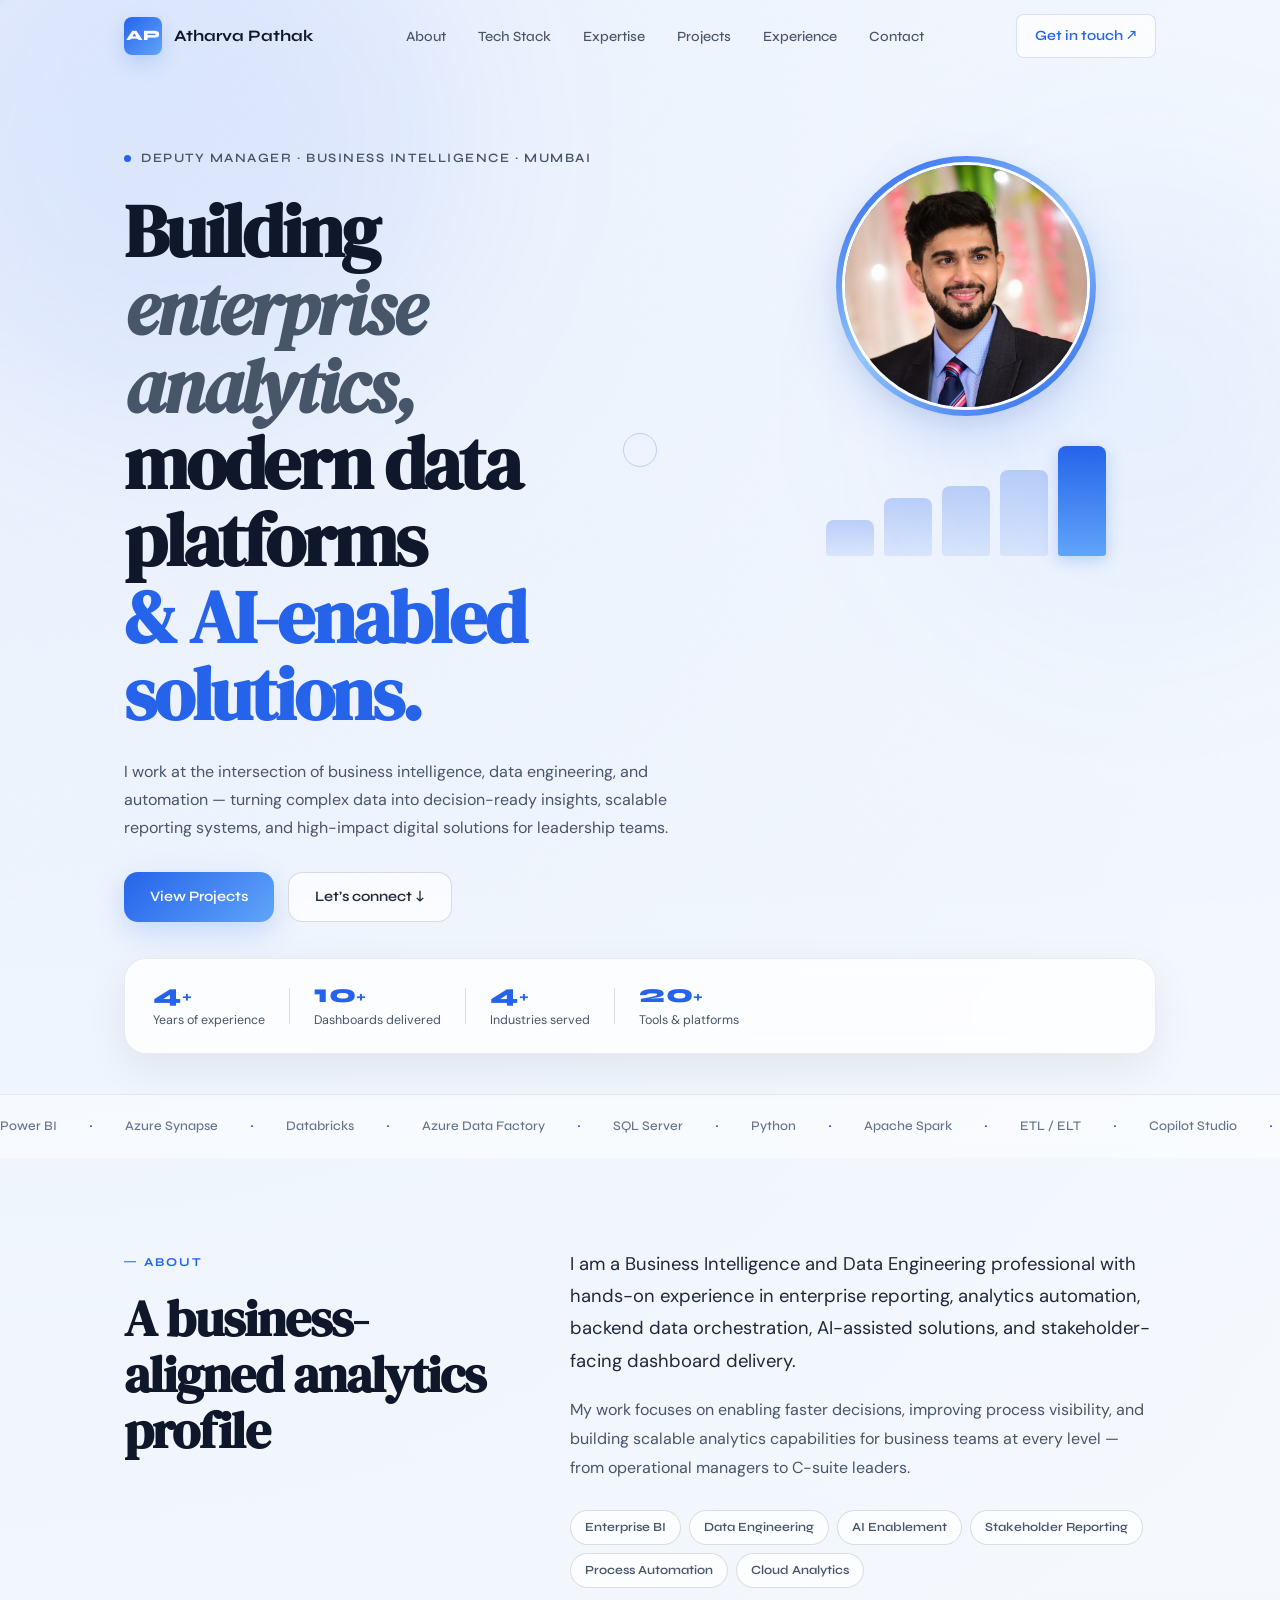
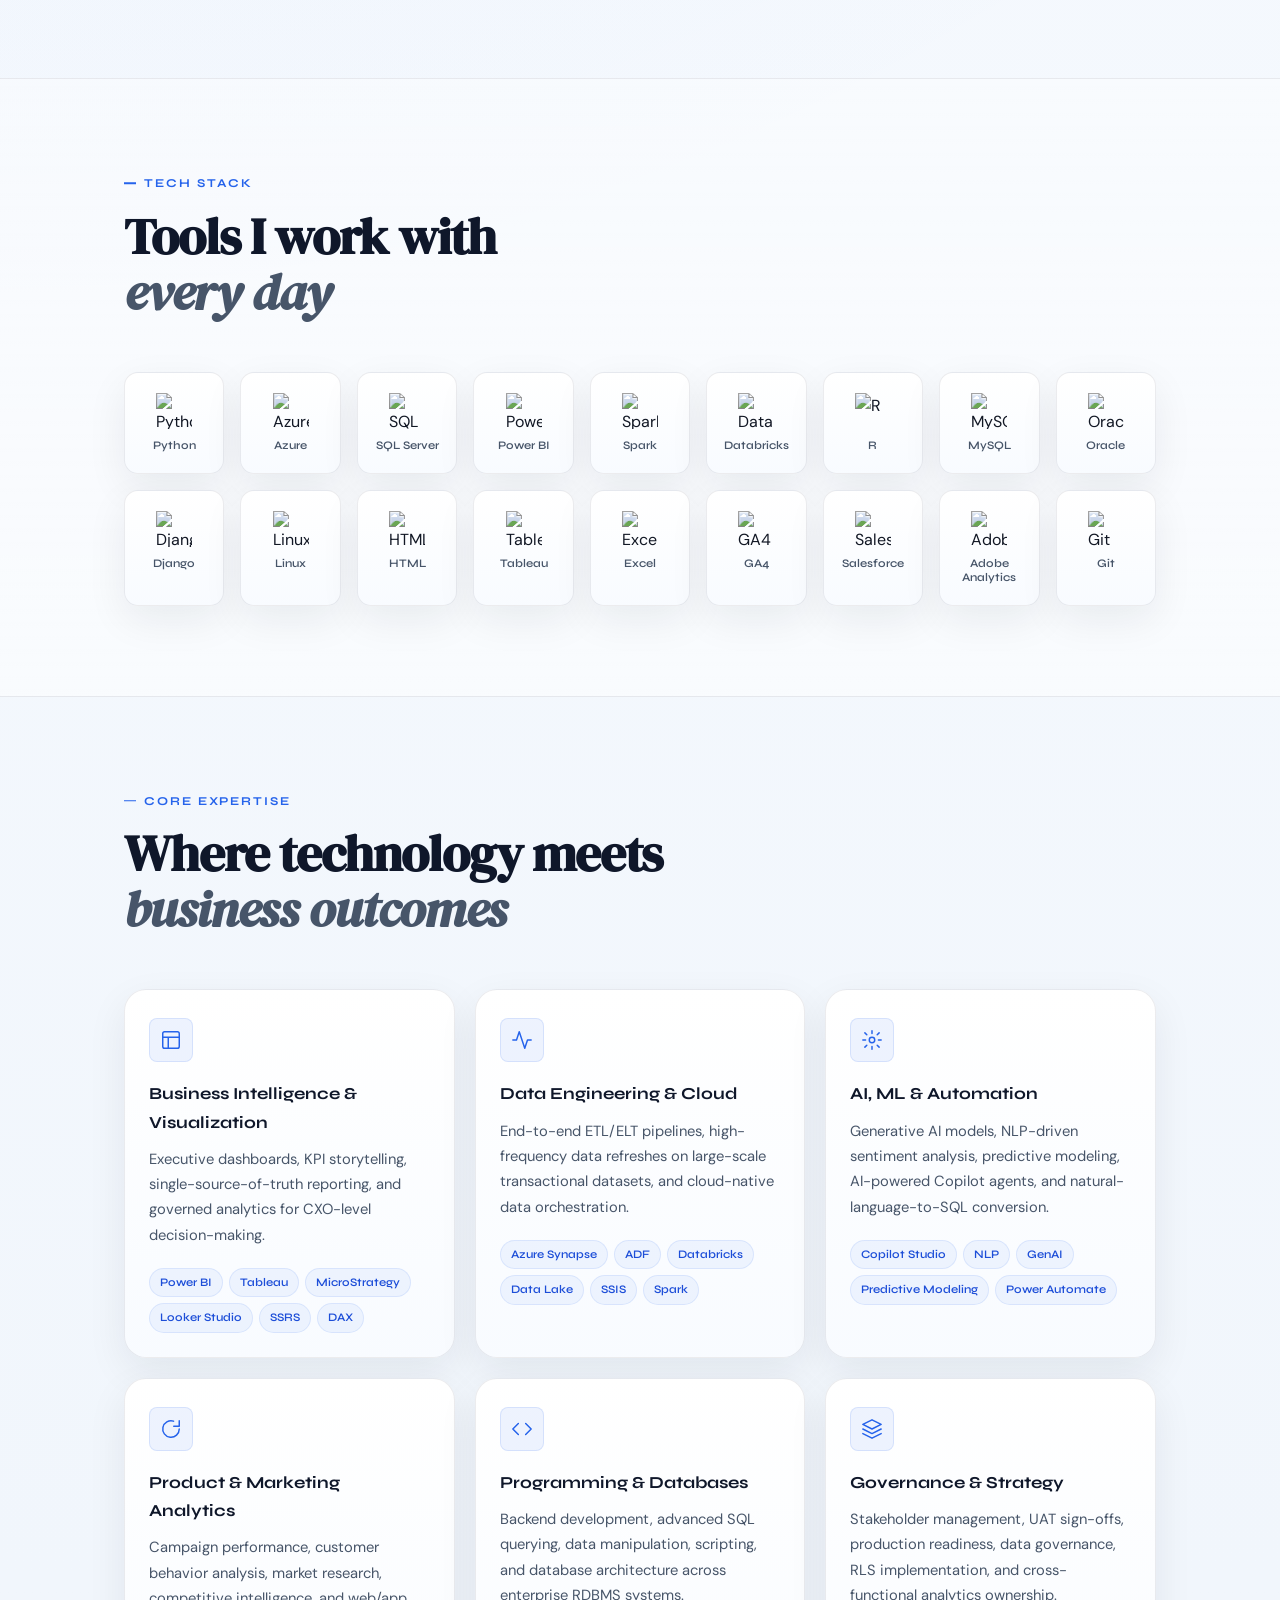
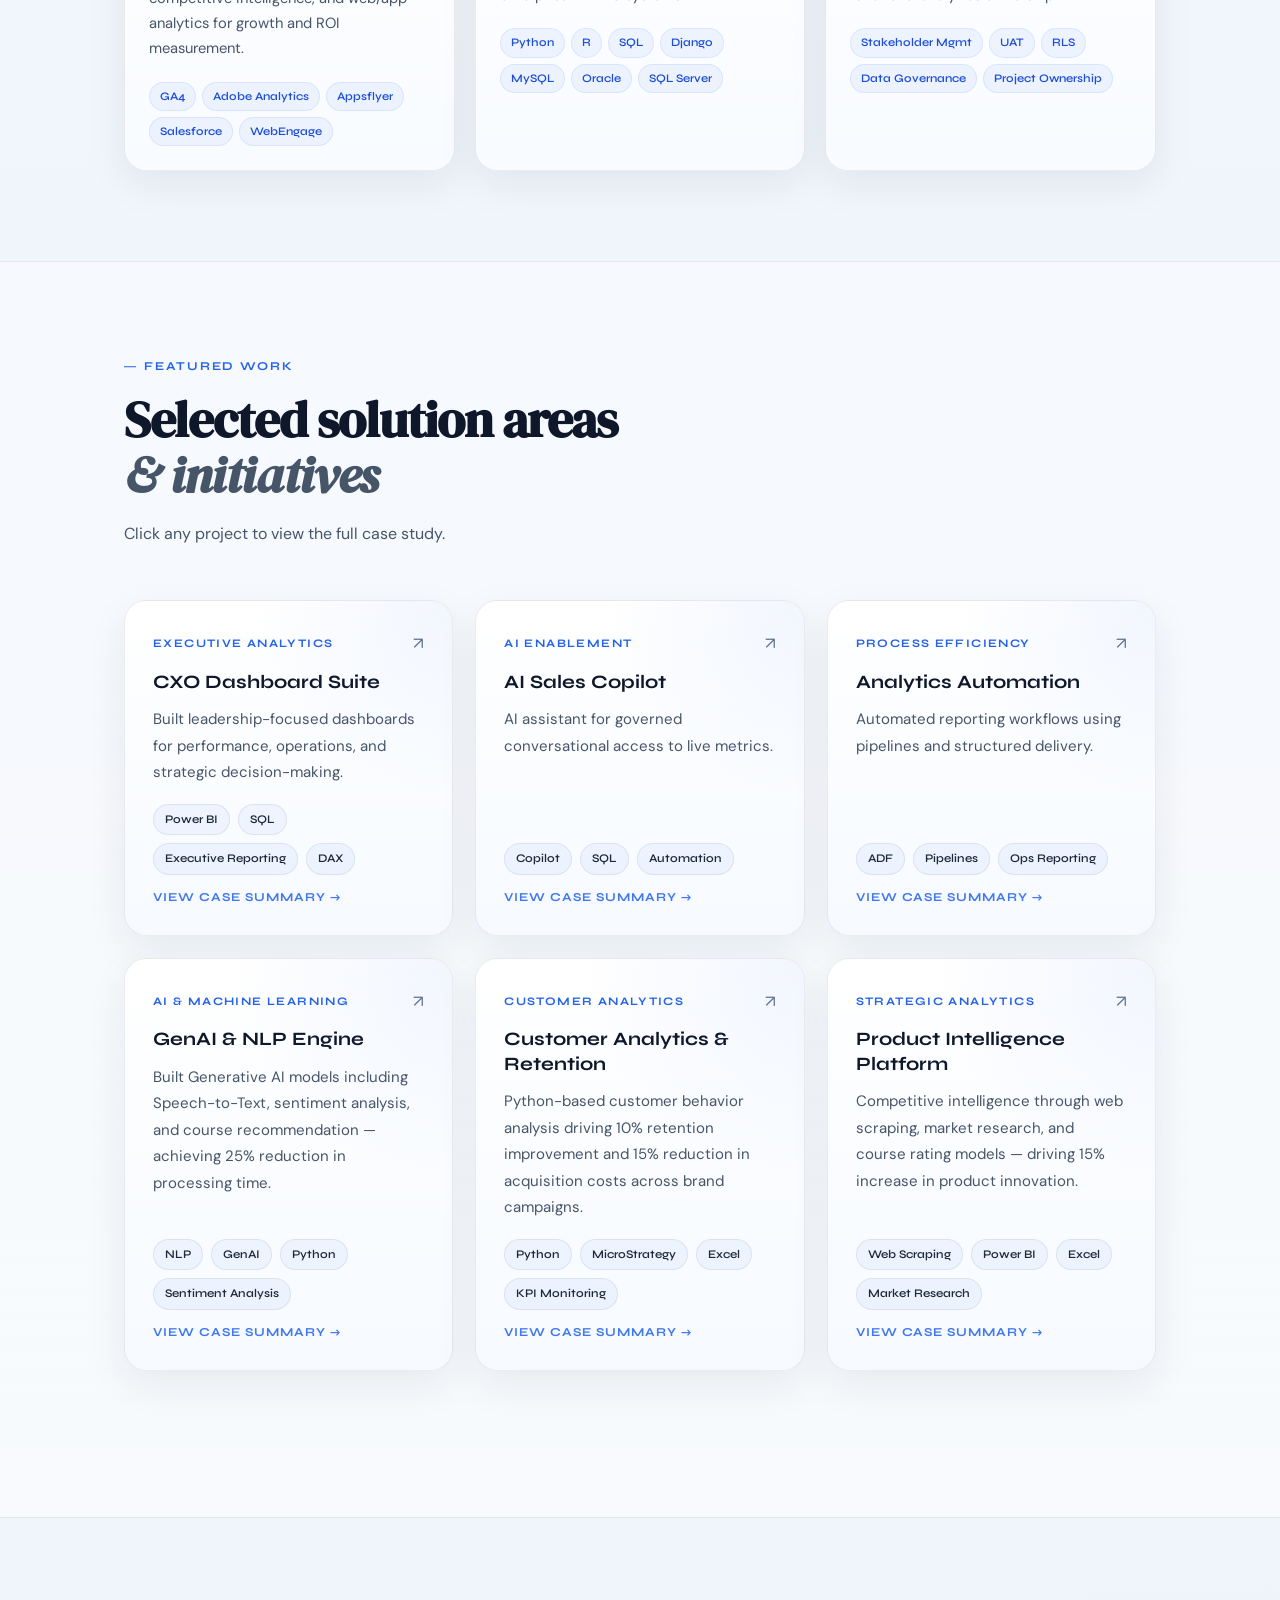
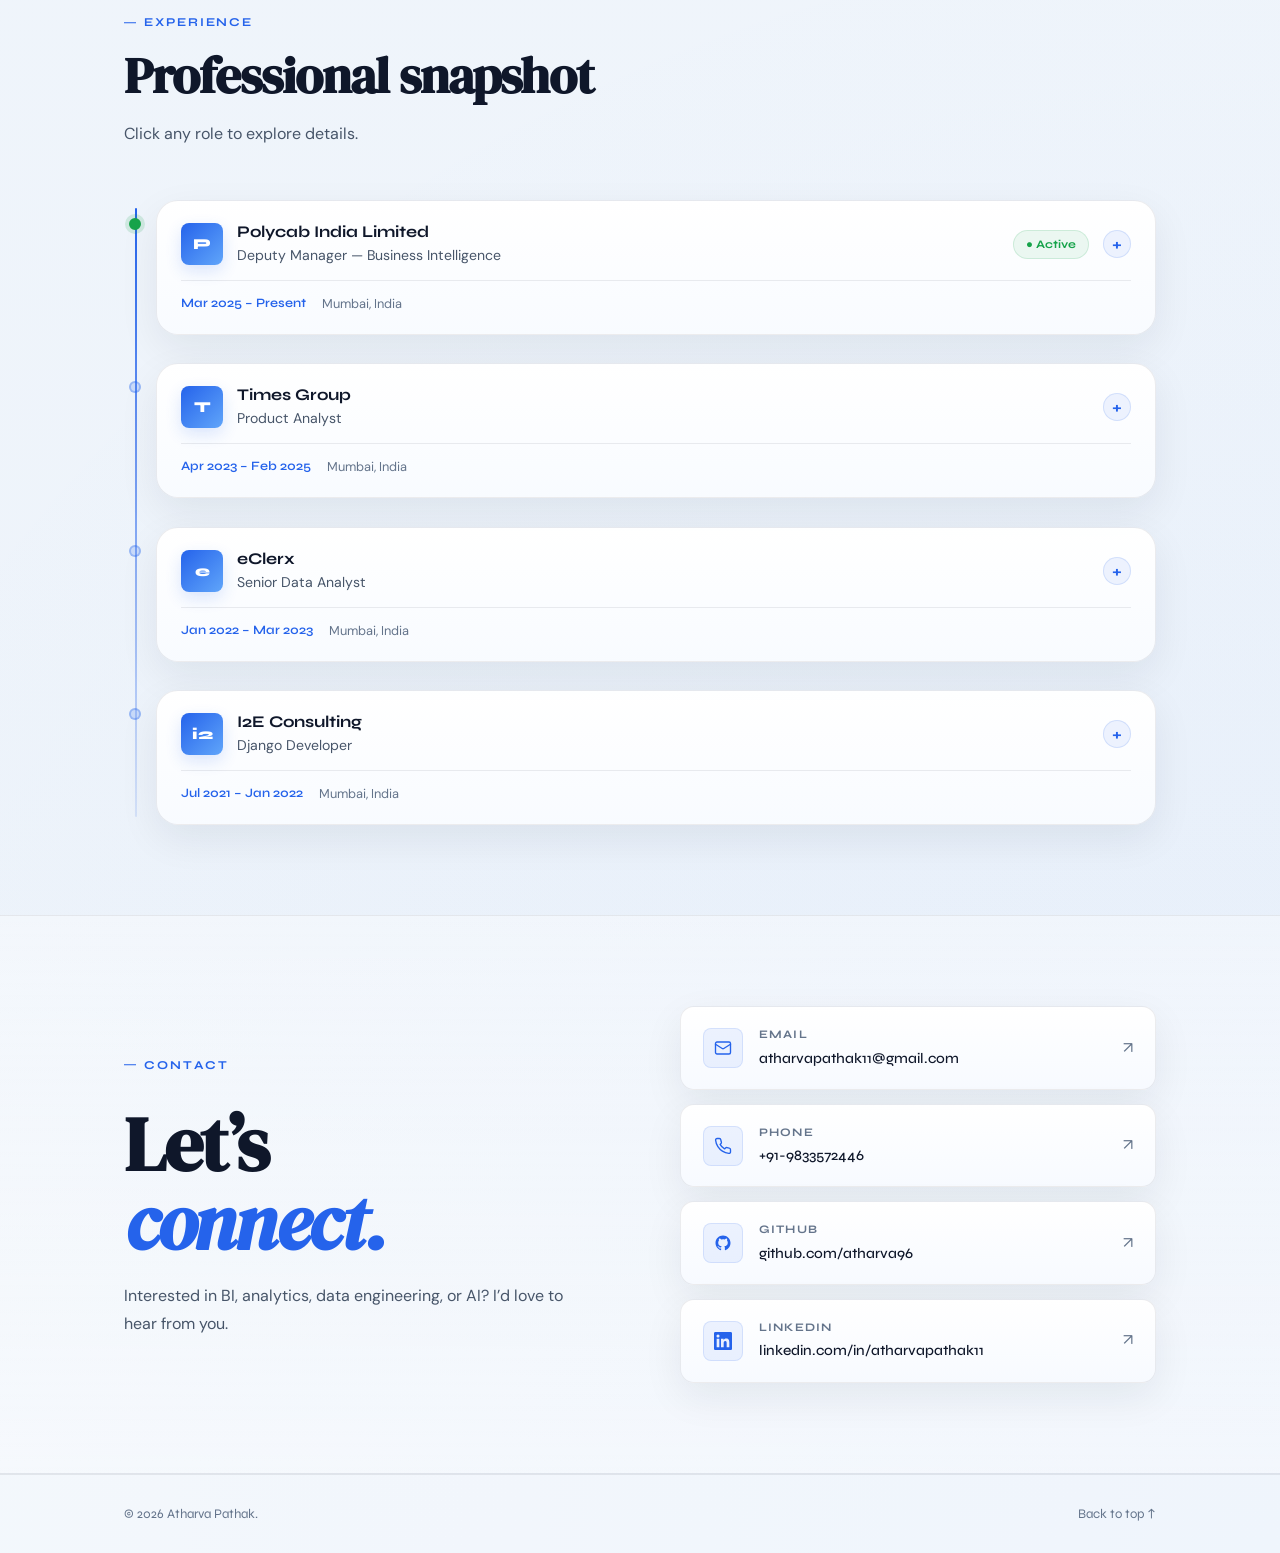
==== index.html @ 2d3d354f "Portfolio revamp" ====
<!DOCTYPE html>
<html lang="en">
<head>
  <meta charset="UTF-8" />
  <meta name="viewport" content="width=device-width, initial-scale=1.0" />
  <title>Atharva Pathak | Business Intelligence & Data Engineering</title>
  <meta name="description" content="Atharva Pathak — Deputy Manager, Business Intelligence at Polycab India. Enterprise analytics, data engineering, AI-enabled solutions." />
  <link rel="icon" type="image/svg+xml" href="data:image/svg+xml,%3Csvg xmlns='http://www.w3.org/2000/svg' viewBox='0 0 64 64'%3E%3Crect width='64' height='64' rx='14' fill='%232563eb'/%3E%3Ctext x='32' y='43' font-family='system-ui,sans-serif' font-weight='800' font-size='28' fill='white' text-anchor='middle'%3EAP%3C/text%3E%3C/svg%3E" />
  <meta property="og:type" content="website" />
  <meta property="og:title" content="Atharva Pathak | Business Intelligence & Data Engineering" />
  <meta property="og:description" content="Enterprise analytics, data engineering, AI-enabled solutions — Deputy Manager BI at Polycab India." />
  <meta property="og:image" content="profile.jpg" />
  <meta property="og:url" content="https://atharva-pathak.github.io/" />
  <meta name="twitter:card" content="summary_large_image" />
  <link rel="preconnect" href="https://fonts.googleapis.com" />
  <link rel="preconnect" href="https://fonts.gstatic.com" crossorigin />
  <link href="https://fonts.googleapis.com/css2?family=DM+Serif+Display:ital@0;1&family=Syne:wght@400;500;600;700;800&family=DM+Sans:ital,wght@0,300;0,400;0,500;1,300&display=swap" rel="stylesheet" />
  <link rel="stylesheet" href="styles.css" />
</head>
<body>
  <div class="preloader" id="preloader"><div class="preloader-logo">AP</div></div>
  <div class="scroll-progress" id="scrollProgress"></div>
  <div class="cursor-dot" id="cursorDot"></div>
  <div class="cursor-ring" id="cursorRing"></div>
  <div class="noise-overlay"></div>
  <div class="mobile-nav-overlay" id="mobileOverlay"></div>
  <nav class="mobile-nav" id="mobileNav">
    <a href="#about" class="nav-link">About</a><a href="#techstack" class="nav-link">Tech Stack</a><a href="#expertise" class="nav-link">Expertise</a><a href="#projects" class="nav-link">Projects</a><a href="#experience" class="nav-link">Experience</a><a href="#contact" class="nav-link">Contact</a>
    <a href="mailto:atharvapathak11@gmail.com" class="nav-cta">Get in touch &#8599;</a>
  </nav>
  <nav class="navbar" id="navbar"><div class="nav-inner">
    <a href="#home" class="nav-logo"><span class="logo-initials">AP</span><span class="logo-name">Atharva Pathak</span></a>
    <ul class="nav-links"><li><a href="#about" class="nav-link">About</a></li><li><a href="#techstack" class="nav-link">Tech Stack</a></li><li><a href="#expertise" class="nav-link">Expertise</a></li><li><a href="#projects" class="nav-link">Projects</a></li><li><a href="#experience" class="nav-link">Experience</a></li><li><a href="#contact" class="nav-link">Contact</a></li></ul>
    <button class="hamburger" id="hamburger" aria-label="Open menu"><span></span><span></span><span></span></button>
    <a href="mailto:atharvapathak11@gmail.com" class="nav-cta">Get in touch &#8599;</a>
  </div></nav>
  <header class="hero" id="home">
    <div class="glow glow-a"></div><div class="glow glow-b"></div>
    <div class="hero-container">
      <div class="hero-top-row">
        <div class="hero-copy">
          <div class="hero-label reveal"><span class="label-dot"></span> Deputy Manager &middot; Business Intelligence &middot; Mumbai</div>
          <h1 class="hero-heading reveal" style="--delay:.1s">Building<br/><em>enterprise analytics,</em><br/>modern data platforms<br/><span class="heading-accent">&amp; AI-enabled<br/>solutions.</span></h1>
          <p class="hero-sub reveal" style="--delay:.22s">I work at the intersection of business intelligence, data engineering, and automation &mdash; turning complex data into decision-ready insights, scalable reporting systems, and high-impact digital solutions for leadership teams.</p>
          <div class="hero-actions reveal" style="--delay:.34s"><a href="#projects" class="btn btn-primary">View Projects</a><a href="#contact" class="btn btn-ghost">Let&#8217;s connect &darr;</a></div>
        </div>
        <div class="hero-right-col">
          <div class="hero-photo-wrap reveal" style="--delay:.2s"><div class="photo-ring"><img src="profile.jpg" alt="Atharva Pathak" class="hero-photo"/></div></div>
          <div class="growth-chart" id="growthChart"><div class="gc-bar" style="--h:30%;--d:.35s"></div><div class="gc-bar" style="--h:48%;--d:.5s"></div><div class="gc-bar" style="--h:58%;--d:.65s"></div><div class="gc-bar" style="--h:72%;--d:.8s"></div><div class="gc-bar gc-accent" style="--h:92%;--d:.95s"></div></div>
        </div>
      </div>
      <!-- ANIMATED COUNTER METRICS -->
      <div class="hero-metrics reveal" style="--delay:.46s">
        <div class="metric"><span class="metric-key"><span class="counter" data-target="4">0</span><span class="counter-suffix">+</span></span><span class="metric-val">Years of experience</span></div><div class="metric-sep"></div>
        <div class="metric"><span class="metric-key"><span class="counter" data-target="10">0</span><span class="counter-suffix">+</span></span><span class="metric-val">Dashboards delivered</span></div><div class="metric-sep"></div>
        <div class="metric"><span class="metric-key"><span class="counter" data-target="4">0</span><span class="counter-suffix">+</span></span><span class="metric-val">Industries served</span></div><div class="metric-sep"></div>
        <div class="metric"><span class="metric-key"><span class="counter" data-target="20">0</span><span class="counter-suffix">+</span></span><span class="metric-val">Tools &amp; platforms</span></div>
      </div>
    </div>
    <div class="marquee-wrap"><div class="marquee-track"><span>Power BI</span><span class="dot">&middot;</span><span>Azure Synapse</span><span class="dot">&middot;</span><span>Databricks</span><span class="dot">&middot;</span><span>Azure Data Factory</span><span class="dot">&middot;</span><span>SQL Server</span><span class="dot">&middot;</span><span>Python</span><span class="dot">&middot;</span><span>Apache Spark</span><span class="dot">&middot;</span><span>ETL / ELT</span><span class="dot">&middot;</span><span>Copilot Studio</span><span class="dot">&middot;</span><span>DAX</span><span class="dot">&middot;</span><span>Power Automate</span><span class="dot">&middot;</span><span>Power BI</span><span class="dot">&middot;</span><span>Azure Synapse</span><span class="dot">&middot;</span><span>Databricks</span><span class="dot">&middot;</span><span>Azure Data Factory</span><span class="dot">&middot;</span><span>SQL Server</span><span class="dot">&middot;</span><span>Python</span><span class="dot">&middot;</span><span>Apache Spark</span><span class="dot">&middot;</span><span>ETL / ELT</span><span class="dot">&middot;</span></div></div>
  </header>
  <main>
    <section class="section" id="about"><div class="section-container"><div class="about-layout"><div class="about-left"><p class="section-eyebrow reveal">About</p><h2 class="section-title reveal" style="--delay:.08s">A business-aligned analytics profile</h2></div><div class="about-right"><p class="about-lead reveal" style="--delay:.16s">I am a Business Intelligence and Data Engineering professional with hands-on experience in enterprise reporting, analytics automation, backend data orchestration, AI-assisted solutions, and stakeholder-facing dashboard delivery.</p><p class="about-body reveal" style="--delay:.24s">My work focuses on enabling faster decisions, improving process visibility, and building scalable analytics capabilities for business teams at every level &mdash; from operational managers to C-suite leaders.</p><div class="about-tags reveal" style="--delay:.32s"><span class="tag">Enterprise BI</span><span class="tag">Data Engineering</span><span class="tag">AI Enablement</span><span class="tag">Stakeholder Reporting</span><span class="tag">Process Automation</span><span class="tag">Cloud Analytics</span></div></div></div></div></section>

    <!-- TECH STACK ICON GRID -->
    <section class="section section-alt" id="techstack">
      <div class="section-container">
        <div class="section-head reveal"><p class="section-eyebrow">Tech Stack</p><h2 class="section-title" style="--delay:.08s">Tools I work with<br/><em>every day</em></h2></div>
        <div class="tech-grid reveal" style="--delay:.16s">
          <div class="tech-item"><img src="https://cdn.jsdelivr.net/gh/devicons/devicon/icons/python/python-original.svg" alt="Python"/><span>Python</span></div>
          <div class="tech-item"><img src="https://cdn.jsdelivr.net/gh/devicons/devicon/icons/azure/azure-original.svg" alt="Azure"/><span>Azure</span></div>
          <div class="tech-item"><img src="https://cdn.jsdelivr.net/gh/devicons/devicon/icons/microsoftsqlserver/microsoftsqlserver-plain.svg" alt="SQL Server"/><span>SQL Server</span></div>
          <div class="tech-item"><img src="https://img.icons8.com/color/48/power-bi-2021.png" alt="Power BI"/><span>Power BI</span></div>
          <div class="tech-item"><img src="https://cdn.jsdelivr.net/gh/devicons/devicon/icons/apachespark/apachespark-original.svg" alt="Spark"/><span>Spark</span></div>
          <div class="tech-item"><img src="https://cdn.simpleicons.org/databricks/FF3621" alt="Databricks"/><span>Databricks</span></div>
          <div class="tech-item"><img src="https://cdn.jsdelivr.net/gh/devicons/devicon/icons/r/r-original.svg" alt="R"/><span>R</span></div>
          <div class="tech-item"><img src="https://cdn.jsdelivr.net/gh/devicons/devicon/icons/mysql/mysql-original.svg" alt="MySQL"/><span>MySQL</span></div>
          <div class="tech-item"><img src="https://cdn.jsdelivr.net/gh/devicons/devicon/icons/oracle/oracle-original.svg" alt="Oracle"/><span>Oracle</span></div>
          <div class="tech-item"><img src="https://cdn.jsdelivr.net/gh/devicons/devicon/icons/django/django-plain.svg" alt="Django"/><span>Django</span></div>
          <div class="tech-item"><img src="https://cdn.jsdelivr.net/gh/devicons/devicon/icons/linux/linux-original.svg" alt="Linux"/><span>Linux</span></div>
          <div class="tech-item"><img src="https://cdn.jsdelivr.net/gh/devicons/devicon/icons/html5/html5-original.svg" alt="HTML"/><span>HTML</span></div>
          <div class="tech-item"><img src="https://cdn.simpleicons.org/tableau/E97627" alt="Tableau"/><span>Tableau</span></div>
          <div class="tech-item"><img src="https://img.icons8.com/color/48/microsoft-excel-2019.png" alt="Excel"/><span>Excel</span></div>
          <div class="tech-item"><img src="https://img.icons8.com/color/48/google-analytics.png" alt="GA4"/><span>GA4</span></div>
          <div class="tech-item"><img src="https://img.icons8.com/color/48/salesforce.png" alt="Salesforce"/><span>Salesforce</span></div>
          <div class="tech-item"><img src="https://cdn.simpleicons.org/adobe/FF0000" alt="Adobe Analytics"/><span>Adobe Analytics</span></div>
          <div class="tech-item"><img src="https://cdn.jsdelivr.net/gh/devicons/devicon/icons/git/git-original.svg" alt="Git"/><span>Git</span></div>
        </div>
      </div>
    </section>

    <!-- EXPERTISE (6 cards from resume) -->
    <section class="section" id="expertise"><div class="section-container"><div class="section-head reveal"><p class="section-eyebrow">Core Expertise</p><h2 class="section-title" style="--delay:.08s">Where technology meets<br/><em>business outcomes</em></h2></div><div class="expertise-grid">
      <article class="expertise-card reveal" style="--delay:.04s"><div class="card-icon"><svg width="22" height="22" viewBox="0 0 24 24" fill="none" stroke="currentColor" stroke-width="1.6" stroke-linecap="round" stroke-linejoin="round"><rect x="3" y="3" width="18" height="18" rx="2"/><path d="M3 9h18M9 21V9"/></svg></div><h3>Business Intelligence &amp; Visualization</h3><p>Executive dashboards, KPI storytelling, single-source-of-truth reporting, and governed analytics for CXO-level decision-making.</p><ul class="card-pills"><li>Power BI</li><li>Tableau</li><li>MicroStrategy</li><li>Looker Studio</li><li>SSRS</li><li>DAX</li></ul></article>
      <article class="expertise-card reveal" style="--delay:.1s"><div class="card-icon"><svg width="22" height="22" viewBox="0 0 24 24" fill="none" stroke="currentColor" stroke-width="1.6" stroke-linecap="round" stroke-linejoin="round"><polyline points="22 12 18 12 15 21 9 3 6 12 2 12"/></svg></div><h3>Data Engineering &amp; Cloud</h3><p>End-to-end ETL/ELT pipelines, high-frequency data refreshes on large-scale transactional datasets, and cloud-native data orchestration.</p><ul class="card-pills"><li>Azure Synapse</li><li>ADF</li><li>Databricks</li><li>Data Lake</li><li>SSIS</li><li>Spark</li></ul></article>
      <article class="expertise-card reveal" style="--delay:.16s"><div class="card-icon"><svg width="22" height="22" viewBox="0 0 24 24" fill="none" stroke="currentColor" stroke-width="1.6" stroke-linecap="round" stroke-linejoin="round"><circle cx="12" cy="12" r="3"/><path d="M12 2v3M12 19v3M4.22 4.22l2.12 2.12M17.66 17.66l2.12 2.12M2 12h3M19 12h3M4.22 19.78l2.12-2.12M17.66 6.34l2.12-2.12"/></svg></div><h3>AI, ML &amp; Automation</h3><p>Generative AI models, NLP-driven sentiment analysis, predictive modeling, AI-powered Copilot agents, and natural-language-to-SQL conversion.</p><ul class="card-pills"><li>Copilot Studio</li><li>NLP</li><li>GenAI</li><li>Predictive Modeling</li><li>Power Automate</li></ul></article>
      <article class="expertise-card reveal" style="--delay:.22s"><div class="card-icon"><svg width="22" height="22" viewBox="0 0 24 24" fill="none" stroke="currentColor" stroke-width="1.6" stroke-linecap="round" stroke-linejoin="round"><path d="M21 12a9 9 0 1 1-6.22-8.56"/><path d="M21 3v6h-6"/></svg></div><h3>Product &amp; Marketing Analytics</h3><p>Campaign performance, customer behavior analysis, market research, competitive intelligence, and web/app analytics for growth and ROI measurement.</p><ul class="card-pills"><li>GA4</li><li>Adobe Analytics</li><li>Appsflyer</li><li>Salesforce</li><li>WebEngage</li></ul></article>
      <article class="expertise-card reveal" style="--delay:.28s"><div class="card-icon"><svg width="22" height="22" viewBox="0 0 24 24" fill="none" stroke="currentColor" stroke-width="1.6" stroke-linecap="round" stroke-linejoin="round"><polyline points="16 18 22 12 16 6"/><polyline points="8 6 2 12 8 18"/></svg></div><h3>Programming &amp; Databases</h3><p>Backend development, advanced SQL querying, data manipulation, scripting, and database architecture across enterprise RDBMS systems.</p><ul class="card-pills"><li>Python</li><li>R</li><li>SQL</li><li>Django</li><li>MySQL</li><li>Oracle</li><li>SQL Server</li></ul></article>
      <article class="expertise-card reveal" style="--delay:.34s"><div class="card-icon"><svg width="22" height="22" viewBox="0 0 24 24" fill="none" stroke="currentColor" stroke-width="1.6" stroke-linecap="round" stroke-linejoin="round"><path d="M12 2L2 7l10 5 10-5-10-5zM2 17l10 5 10-5M2 12l10 5 10-5"/></svg></div><h3>Governance &amp; Strategy</h3><p>Stakeholder management, UAT sign-offs, production readiness, data governance, RLS implementation, and cross-functional analytics ownership.</p><ul class="card-pills"><li>Stakeholder Mgmt</li><li>UAT</li><li>RLS</li><li>Data Governance</li><li>Project Ownership</li></ul></article>
    </div></div></section>

    <!-- PROJECTS (unchanged) -->
    <section class="section section-alt" id="projects"><div class="section-container"><div class="section-head reveal"><p class="section-eyebrow">Featured Work</p><h2 class="section-title" style="--delay:.08s">Selected solution areas<br/><em>&amp; initiatives</em></h2><p class="section-subtext reveal" style="--delay:.16s">Click any project to view the full case study.</p></div><div class="projects-grid">
      <a href="project-cxo.html" class="project-card project-featured reveal" style="--delay:.04s"><div class="project-top"><span class="project-label">Executive Analytics</span><span class="project-arrow">&#8599;</span></div><h3>CXO Dashboard Suite</h3><p>Built leadership-focused dashboards for performance, operations, and strategic decision-making.</p><div class="project-chips"><span>Power BI</span><span>SQL</span><span>Executive Reporting</span><span>DAX</span></div><span class="project-cta">View case summary &rarr;</span></a>
      <a href="project-copilot.html" class="project-card reveal" style="--delay:.1s"><div class="project-top"><span class="project-label">AI Enablement</span><span class="project-arrow">&#8599;</span></div><h3>AI Sales Copilot</h3><p>AI assistant for governed conversational access to live metrics.</p><div class="project-chips"><span>Copilot</span><span>SQL</span><span>Automation</span></div><span class="project-cta">View case summary &rarr;</span></a>
      <a href="project-automation.html" class="project-card reveal" style="--delay:.14s"><div class="project-top"><span class="project-label">Process Efficiency</span><span class="project-arrow">&#8599;</span></div><h3>Analytics Automation</h3><p>Automated reporting workflows using pipelines and structured delivery.</p><div class="project-chips"><span>ADF</span><span>Pipelines</span><span>Ops Reporting</span></div><span class="project-cta">View case summary &rarr;</span></a>
      <a href="project-genai.html" class="project-card reveal" style="--delay:.18s"><div class="project-top"><span class="project-label">AI &amp; Machine Learning</span><span class="project-arrow">&#8599;</span></div><h3>GenAI &amp; NLP Engine</h3><p>Built Generative AI models including Speech-to-Text, sentiment analysis, and course recommendation — achieving 25% reduction in processing time.</p><div class="project-chips"><span>NLP</span><span>GenAI</span><span>Python</span><span>Sentiment Analysis</span></div><span class="project-cta">View case summary &rarr;</span></a>
      <a href="project-retention.html" class="project-card reveal" style="--delay:.22s"><div class="project-top"><span class="project-label">Customer Analytics</span><span class="project-arrow">&#8599;</span></div><h3>Customer Analytics &amp; Retention</h3><p>Python-based customer behavior analysis driving 10% retention improvement and 15% reduction in acquisition costs across brand campaigns.</p><div class="project-chips"><span>Python</span><span>MicroStrategy</span><span>Excel</span><span>KPI Monitoring</span></div><span class="project-cta">View case summary &rarr;</span></a>
      <a href="project-intelligence.html" class="project-card reveal" style="--delay:.26s"><div class="project-top"><span class="project-label">Strategic Analytics</span><span class="project-arrow">&#8599;</span></div><h3>Product Intelligence Platform</h3><p>Competitive intelligence through web scraping, market research, and course rating models — driving 15% increase in product innovation.</p><div class="project-chips"><span>Web Scraping</span><span>Power BI</span><span>Excel</span><span>Market Research</span></div><span class="project-cta">View case summary &rarr;</span></a>
    </div>
        </div></div></section>

    <!-- EXPERIENCE — Nokia Lumia 3D Tile Flip -->
    <section class="section" id="experience">
      <div class="section-container">
        <div class="section-head reveal"><p class="section-eyebrow">Experience</p><h2 class="section-title" style="--delay:.08s">Professional snapshot</h2><p class="section-subtext reveal" style="--delay:.16s">Click any role to explore details.</p></div>
        <div class="timeline" id="timeline">
          <div class="tl-item reveal" style="--delay:.1s">
            <div class="tl-dot-wrap"><div class="tl-dot active-dot"></div></div>
            <div class="tl-card"><div class="tl-card-top"><div class="tl-logo">P</div><div class="tl-info"><h3 class="tl-company">Polycab India Limited</h3><p class="tl-role">Deputy Manager &mdash; Business Intelligence</p></div><span class="tl-badge-active">&#9679; Active</span><span class="tl-expand-icon">+</span></div><div class="tl-meta"><span class="tl-date">Mar 2025 &ndash; Present</span><span class="tl-loc">Mumbai, India</span></div></div>
            <div class="tl-details"><div class="tl-details-inner"><ul class="tl-bullets">
              <li>Owned CXO-level Power BI dashboards as the single source of truth for Pan-India Sales Incentive payouts and Marketing ROI decisions.</li>
              <li>Led end-to-end data engineering pipelines using Azure Data Factory, Data Lake, Databricks, and Azure Synapse for reliable high-frequency refreshes.</li>
              <li>Implemented WhatsApp-based analytics automation delivering daily sales updates and real-time dashboard status to top management.</li>
              <li>Developed an AI-powered Sales Copilot converting natural-language queries into optimized SQL for self-service analytics.</li>
              <li>Single point of ownership for analytics across Sales &amp; Marketing, driving governance, UAT, and production readiness.</li>
              <li>Optimized Power BI data models, DAX calculations, and backend queries for CXO-level performance.</li>
            </ul></div></div>
          </div>
          <div class="tl-item reveal" style="--delay:.18s">
            <div class="tl-dot-wrap"><div class="tl-dot"></div></div>
            <div class="tl-card"><div class="tl-card-top"><div class="tl-logo">T</div><div class="tl-info"><h3 class="tl-company">Times Group</h3><p class="tl-role">Product Analyst</p></div><span class="tl-expand-icon">+</span></div><div class="tl-meta"><span class="tl-date">Apr 2023 &ndash; Feb 2025</span><span class="tl-loc">Mumbai, India</span></div></div>
            <div class="tl-details"><div class="tl-details-inner"><ul class="tl-bullets">
              <li>Developed Generative AI models including Speech-to-Text, price prediction, and Course Recommendation, achieving 25% reduction in processing time.</li>
              <li>Engineered an NLP model processing user reviews across platforms, generating sentiment scores for user personas.</li>
              <li>Crafted impactful Power BI and Advanced Excel visualizations presented to Company MD and Senior Management.</li>
              <li>Implemented web scraping to extract competitor insights, delivering strategic dashboards and presentations.</li>
              <li>Built a Course Rating model evaluating Enrollments, Gross Sales, Program Fees, CAC, and CPL.</li>
              <li>Conducted market research resulting in 15% increase in product innovation.</li>
            </ul></div></div>
          </div>
          <div class="tl-item reveal" style="--delay:.26s">
            <div class="tl-dot-wrap"><div class="tl-dot"></div></div>
            <div class="tl-card"><div class="tl-card-top"><div class="tl-logo">e</div><div class="tl-info"><h3 class="tl-company">eClerx</h3><p class="tl-role">Senior Data Analyst</p></div><span class="tl-expand-icon">+</span></div><div class="tl-meta"><span class="tl-date">Jan 2022 &ndash; Mar 2023</span><span class="tl-loc">Mumbai, India</span></div></div>
            <div class="tl-details"><div class="tl-details-inner"><ul class="tl-bullets">
              <li>Engineered an end-to-end model calculating marketing collaterals, user metrics, installations, dormant users, and net sales.</li>
              <li>Formulated business review reports driving 20% upsurge in client satisfaction with actionable recommendations.</li>
              <li>Automated PowerPoint into Power BI dashboards, enhancing stakeholder engagement and comprehension.</li>
              <li>Employed Python for customer behavior analysis &mdash; 10% retention improvement, 15% reduction in acquisition costs.</li>
              <li>Monitored sales and customer KPIs achieving 12% revenue surge and 7% satisfaction improvement.</li>
            </ul></div></div>
          </div>
          <div class="tl-item reveal" style="--delay:.34s">
            <div class="tl-dot-wrap"><div class="tl-dot"></div></div>
            <div class="tl-card"><div class="tl-card-top"><div class="tl-logo">i2</div><div class="tl-info"><h3 class="tl-company">I2E Consulting</h3><p class="tl-role">Django Developer</p></div><span class="tl-expand-icon">+</span></div><div class="tl-meta"><span class="tl-date">Jul 2021 &ndash; Jan 2022</span><span class="tl-loc">Mumbai, India</span></div></div>
            <div class="tl-details"><div class="tl-details-inner"><ul class="tl-bullets">
              <li>Developed back-end components improving responsiveness, integrating user-facing elements into applications.</li>
              <li>Designed database architecture with tables, relationships, and stored procedures using Django ORM.</li>
              <li>Independently designed the complete Document Workflow and created backend APIs.</li>
              <li>Used Python and Django to interface with jQuery UI for content storage and deletion workflows.</li>
            </ul></div></div>
          </div>
        </div>
      </div>
    </section>

    <!-- CONTACT — Updated with personal email + phone -->
    <section class="section section-alt" id="contact"><div class="section-container"><div class="contact-layout"><div class="contact-left reveal"><p class="section-eyebrow">Contact</p><h2 class="contact-title">Let&#8217;s<br/><em>connect.</em></h2><p class="contact-sub">Interested in BI, analytics, data engineering, or AI? I&#8217;d love to hear from you.</p></div><div class="contact-right reveal" style="--delay:.14s">
      <a href="mailto:atharvapathak11@gmail.com" class="contact-item"><div class="ci-icon"><svg width="18" height="18" viewBox="0 0 24 24" fill="none" stroke="currentColor" stroke-width="1.8" stroke-linecap="round" stroke-linejoin="round"><rect x="2" y="4" width="20" height="16" rx="2"/><path d="m22 7-8.97 5.7a1.94 1.94 0 0 1-2.06 0L2 7"/></svg></div><div class="ci-text"><span class="ci-label">Email</span><span class="ci-val">atharvapathak11@gmail.com</span></div><span class="ci-arrow">&#8599;</span></a>
      <a href="tel:+919833572446" class="contact-item"><div class="ci-icon"><svg width="18" height="18" viewBox="0 0 24 24" fill="none" stroke="currentColor" stroke-width="1.8" stroke-linecap="round" stroke-linejoin="round"><path d="M22 16.92v3a2 2 0 0 1-2.18 2 19.79 19.79 0 0 1-8.63-3.07 19.5 19.5 0 0 1-6-6 19.79 19.79 0 0 1-3.07-8.67A2 2 0 0 1 4.11 2h3a2 2 0 0 1 2 1.72 12.84 12.84 0 0 0 .7 2.81 2 2 0 0 1-.45 2.11L8.09 9.91a16 16 0 0 0 6 6l1.27-1.27a2 2 0 0 1 2.11-.45 12.84 12.84 0 0 0 2.81.7A2 2 0 0 1 22 16.92z"/></svg></div><div class="ci-text"><span class="ci-label">Phone</span><span class="ci-val">+91-9833572446</span></div><span class="ci-arrow">&#8599;</span></a>
      <a href="https://github.com/atharva96" class="contact-item" target="_blank"><div class="ci-icon"><svg width="18" height="18" viewBox="0 0 24 24" fill="currentColor"><path d="M12 2C6.477 2 2 6.484 2 12.017c0 4.425 2.865 8.18 6.839 9.504.5.092.682-.217.682-.483 0-.237-.008-.868-.013-1.703-2.782.605-3.369-1.343-3.369-1.343-.454-1.158-1.11-1.466-1.11-1.466-.908-.62.069-.608.069-.608 1.003.07 1.531 1.032 1.531 1.032.892 1.53 2.341 1.088 2.91.832.092-.647.35-1.088.636-1.338-2.22-.253-4.555-1.113-4.555-4.951 0-1.093.39-1.988 1.029-2.688-.103-.253-.446-1.272.098-2.65 0 0 .84-.27 2.75 1.026A9.564 9.564 0 0 1 12 6.844c.85 0 1.7.114 2.504.337 1.909-1.296 2.747-1.027 2.747-1.027.546 1.379.202 2.398.1 2.651.64.7 1.028 1.595 1.028 2.688 0 3.848-2.339 4.695-4.566 4.943.359.309.678.92.678 1.855 0 1.338-.012 2.419-.012 2.747 0 .268.18.58.688.482A10.02 10.02 0 0 0 22 12.017C22 6.484 17.522 2 12 2z"/></svg></div><div class="ci-text"><span class="ci-label">GitHub</span><span class="ci-val">github.com/atharva96</span></div><span class="ci-arrow">&#8599;</span></a>
      <a href="https://www.linkedin.com/in/atharvapathak11/" class="contact-item" target="_blank"><div class="ci-icon"><svg width="18" height="18" viewBox="0 0 24 24" fill="currentColor"><path d="M20.447 20.452h-3.554v-5.569c0-1.328-.027-3.037-1.852-3.037-1.853 0-2.136 1.445-2.136 2.939v5.667H9.351V9h3.414v1.561h.046c.477-.9 1.637-1.85 3.37-1.85 3.601 0 4.267 2.37 4.267 5.455v6.286zM5.337 7.433a2.062 2.062 0 0 1-2.063-2.065 2.064 2.064 0 1 1 2.063 2.065zm1.782 13.019H3.555V9h3.564v11.452zM22.225 0H1.771C.792 0 0 .774 0 1.729v20.542C0 23.227.792 24 1.771 24h20.451C23.2 24 24 23.227 24 22.271V1.729C24 .774 23.2 0 22.222 0h.003z"/></svg></div><div class="ci-text"><span class="ci-label">LinkedIn</span><span class="ci-val">linkedin.com/in/atharvapathak11</span></div><span class="ci-arrow">&#8599;</span></a>
    </div></div></div></section>
  </main>
  <footer class="footer"><div class="footer-inner"><p class="footer-copy">&copy; 2026 Atharva Pathak.</p><a href="#home" class="back-top">Back to top &uarr;</a></div></footer>
  <button class="back-to-top-float" id="backToTop" aria-label="Back to top"><svg viewBox="0 0 24 24" fill="none" stroke="currentColor" stroke-width="2.5" stroke-linecap="round" stroke-linejoin="round"><polyline points="18 15 12 9 6 15"/></svg></button>

  <script>
    /* ═══ PRELOADER ═══ */
    window.addEventListener("load",function(){setTimeout(function(){var p=document.getElementById("preloader");if(p)p.classList.add("loaded")},800);setTimeout(function(){var c=document.getElementById("growthChart");if(c)c.classList.add("animate")},1200)});

    /* ═══ SCROLL PROGRESS ═══ */
    var sp=document.getElementById("scrollProgress");
    window.addEventListener("scroll",function(){if(!sp)return;var h=document.documentElement.scrollHeight-window.innerHeight;sp.style.width=h>0?(window.scrollY/h)*100+"%":"0%"},{passive:true});

    /* ═══ FLOATING BACK-TO-TOP ═══ */
    var btt=document.getElementById("backToTop");
    window.addEventListener("scroll",function(){if(btt)btt.classList.toggle("visible",window.scrollY>500)},{passive:true});
    if(btt)btt.addEventListener("click",function(){window.scrollTo({top:0,behavior:"smooth"})});

    /* ═══ HAMBURGER MENU ═══ */
    (function(){var btn=document.getElementById("hamburger"),nav=document.getElementById("mobileNav"),ov=document.getElementById("mobileOverlay");if(!btn||!nav||!ov)return;function toggle(){btn.classList.toggle("active");nav.classList.toggle("open");ov.classList.toggle("show");document.body.style.overflow=nav.classList.contains("open")?"hidden":""}btn.addEventListener("click",toggle);ov.addEventListener("click",toggle);nav.querySelectorAll("a").forEach(function(a){a.addEventListener("click",function(){if(nav.classList.contains("open"))toggle()})})})();

    /* ═══ ANIMATED COUNTERS ═══ */
    (function(){
      var counters=document.querySelectorAll(".counter");
      var animated=false;
      function animateCounters(){
        if(animated)return;
        animated=true;
        counters.forEach(function(el){
          var target=parseInt(el.getAttribute("data-target"),10);
          var duration=1600;
          var start=performance.now();
          function step(now){
            var elapsed=now-start;
            var progress=Math.min(elapsed/duration,1);
            /* easeOutExpo for a snappy deceleration */
            var ease=1-Math.pow(2,-10*progress);
            el.textContent=Math.round(target*ease);
            if(progress<1) requestAnimationFrame(step);
            else el.textContent=target;
          }
          requestAnimationFrame(step);
        });
      }
      /* Trigger when hero-metrics scrolls into view */
      var metricsEl=document.querySelector(".hero-metrics");
      if(metricsEl){
        var io=new IntersectionObserver(function(entries){
          if(entries[0].isIntersecting){animateCounters();io.disconnect()}
        },{threshold:0.5});
        io.observe(metricsEl);
      }
    })();

    /* ═══ CURSOR ═══ */
    var dot=document.getElementById("cursorDot"),ring=document.getElementById("cursorRing"),mx=innerWidth/2,my=innerHeight/2,rx=mx,ry=my;
    document.addEventListener("mousemove",function(e){mx=e.clientX;my=e.clientY;if(dot)dot.style.transform="translate("+mx+"px,"+my+"px)"});
    (function lp(){rx+=(mx-rx)*.16;ry+=(my-ry)*.16;if(ring)ring.style.transform="translate("+rx+"px,"+ry+"px)";requestAnimationFrame(lp)})();
    document.querySelectorAll("a,button").forEach(function(el){el.addEventListener("mouseenter",function(){if(ring)ring.classList.add("ring-hover")});el.addEventListener("mouseleave",function(){if(ring)ring.classList.remove("ring-hover")})});

    /* ═══ REVEAL ON SCROLL ═══ */
    var obs=new IntersectionObserver(function(en){en.forEach(function(e){if(e.isIntersecting){e.target.classList.add("visible");obs.unobserve(e.target)}})},{threshold:.12});
    document.querySelectorAll(".reveal").forEach(function(el){obs.observe(el)});

    /* ═══ NAVBAR SCROLL ═══ */
    var nb=document.getElementById("navbar");window.addEventListener("scroll",function(){if(nb)nb.classList.toggle("scrolled",scrollY>60)},{passive:true});

    /* ═══ ACTIVE NAV LINK ═══ */
    var ss=document.querySelectorAll("section[id],header[id]"),nl=document.querySelectorAll(".nav-links .nav-link");
    var n2=new IntersectionObserver(function(en){en.forEach(function(e){if(e.isIntersecting){nl.forEach(function(l){l.classList.remove("active")});var a=document.querySelector('.nav-links .nav-link[href="#'+e.target.id+'"]');if(a)a.classList.add("active")}})},{threshold:.45});
    ss.forEach(function(s){n2.observe(s)});

    /* ═══ NOKIA LUMIA 3D TILE FLIP ═══ */
    (function(){var tl=document.getElementById("timeline");if(!tl)return;var items=[].slice.call(tl.querySelectorAll(".tl-item"));var STAGGER=80,busy=false;items.forEach(function(item){item.querySelector(".tl-card").addEventListener("click",function(){if(busy)return;busy=true;var isOpen=item.classList.contains("tl-open");var others=items.filter(function(o){return o!==item});if(isOpen){item.classList.remove("tl-open");others.forEach(function(o){o.classList.remove("flip-hidden");o.style.position="";o.style.left="";o.style.visibility=""});requestAnimationFrame(function(){requestAnimationFrame(function(){others.forEach(function(o,i){o.style.transitionDelay=(i*STAGGER)+"ms";o.classList.remove("flip-away");o.classList.remove("flip-away-rev")});var last=others[others.length-1];var done=function(e){if(e.propertyName!=="transform")return;last.removeEventListener("transitionend",done);others.forEach(function(o){o.style.transitionDelay=""});busy=false};last.addEventListener("transitionend",done);setTimeout(function(){busy=false},800)})});}else{item.classList.add("tl-open");others.forEach(function(o,i){o.style.transitionDelay=(i*STAGGER)+"ms";o.classList.add(i%2===0?"flip-away":"flip-away-rev")});var last=others[others.length-1];var done=function(e){if(e.propertyName!=="transform")return;last.removeEventListener("transitionend",done);others.forEach(function(o){o.style.transitionDelay="";o.classList.add("flip-hidden")});busy=false};last.addEventListener("transitionend",done);setTimeout(function(){others.forEach(function(o){o.style.transitionDelay="";if(!o.classList.contains("flip-hidden"))o.classList.add("flip-hidden")});busy=false},800);}})})})();
  </script>
</body>
</html>
---- styles.css ----
/* ATHARVA PATHAK — Light theme + All Pro Features */
:root{--bg:#f5f8fc;--bg-soft:#edf3fb;--bg-card:rgba(255,255,255,.78);--bg-card-solid:#fff;--surface:rgba(255,255,255,.76);--line:rgba(15,23,42,.08);--line-strong:rgba(15,23,42,.14);--text:#0f172a;--text-soft:#1e293b;--muted:#475569;--faint:#64748b;--accent:#2563eb;--accent-strong:#1d4ed8;--accent-soft:rgba(37,99,235,.08);--success:#16a34a;--font-display:"DM Serif Display",Georgia,serif;--font-sans:"Syne",sans-serif;--font-body:"DM Sans",sans-serif;--radius-sm:8px;--radius-md:14px;--radius-lg:22px;--max:1160px;--pad-x:clamp(24px,5vw,64px);--shadow-soft:0 14px 40px rgba(15,23,42,.07);--shadow-strong:0 24px 52px rgba(15,23,42,.12)}
*,*::before,*::after{margin:0;padding:0;box-sizing:border-box}html{scroll-behavior:smooth}img,svg{display:block}a{color:inherit;text-decoration:none}ul{list-style:none}
body{font-family:var(--font-body);color:var(--text);line-height:1.68;overflow-x:hidden;cursor:none;min-height:100vh;background:radial-gradient(circle at top left,rgba(37,99,235,.07),transparent 30%),radial-gradient(circle at bottom right,rgba(59,130,246,.05),transparent 26%),linear-gradient(180deg,#f8fbff,#f1f6fc 50%,#edf3fa)}
.noise-overlay{pointer-events:none;position:fixed;inset:0;z-index:1000;opacity:.016;background-image:url("data:image/svg+xml,%3Csvg xmlns='http://www.w3.org/2000/svg' width='300' height='300'%3E%3Cfilter id='n'%3E%3CfeTurbulence type='fractalNoise' baseFrequency='0.75' numOctaves='4' stitchTiles='stitch'/%3E%3C/filter%3E%3Crect width='300' height='300' filter='url(%23n)' opacity='1'/%3E%3C/svg%3E")}

/* ═══ PRELOADER ═══ */
.preloader{position:fixed;inset:0;z-index:10000;display:flex;align-items:center;justify-content:center;background:#f8fbff;transition:opacity .5s ease,visibility .5s ease}
.preloader.loaded{opacity:0;visibility:hidden;pointer-events:none}
.preloader-logo{width:64px;height:64px;border-radius:var(--radius-md);background:linear-gradient(135deg,var(--accent),#60a5fa);display:flex;align-items:center;justify-content:center;font-family:var(--font-sans);font-weight:800;font-size:1.4rem;color:#fff;box-shadow:0 12px 36px rgba(37,99,235,.25);animation:preloader-pulse 1s ease-in-out infinite}
@keyframes preloader-pulse{0%,100%{transform:scale(1);box-shadow:0 12px 36px rgba(37,99,235,.25)}50%{transform:scale(1.08);box-shadow:0 16px 48px rgba(37,99,235,.35)}}

/* ═══ SCROLL PROGRESS ═══ */
.scroll-progress{position:fixed;top:0;left:0;height:3px;width:0%;background:linear-gradient(90deg,var(--accent),#60a5fa);z-index:9999;border-radius:0 2px 2px 0;box-shadow:0 0 8px rgba(37,99,235,.3)}

/* ═══ CURSOR ═══ */
.cursor-dot,.cursor-ring{pointer-events:none;position:fixed;top:0;left:0;border-radius:50%;z-index:9998;will-change:transform;transform:translate(-50%,-50%)}
.cursor-dot{width:6px;height:6px;background:var(--accent);margin-left:-3px;margin-top:-3px;box-shadow:0 0 12px rgba(37,99,235,.3)}
.cursor-ring{width:34px;height:34px;margin-left:-17px;margin-top:-17px;border:1.5px solid rgba(37,99,235,.24);transition:width .25s,height .25s,border-color .25s,background .25s}
.cursor-ring.ring-hover{width:48px;height:48px;margin-left:-24px;margin-top:-24px;border-color:var(--accent);background:rgba(37,99,235,.05)}
.reveal{opacity:0;transform:translateY(28px);transition:opacity .65s cubic-bezier(.22,1,.36,1) var(--delay,0s),transform .65s cubic-bezier(.22,1,.36,1) var(--delay,0s)}.reveal.visible{opacity:1;transform:translateY(0)}

/* ═══ NAVBAR + HAMBURGER ═══ */
.navbar{position:fixed;top:0;left:0;right:0;z-index:900;transition:background .3s,backdrop-filter .3s}.navbar.scrolled{background:rgba(255,255,255,.84);backdrop-filter:blur(16px);border-bottom:1px solid var(--line)}
.nav-inner{max-width:var(--max);margin:0 auto;padding:0 var(--pad-x);height:72px;display:flex;align-items:center;justify-content:space-between;gap:24px}
.nav-logo{display:flex;align-items:center;gap:12px}.logo-initials{width:38px;height:38px;border-radius:var(--radius-sm);background:linear-gradient(135deg,var(--accent),#60a5fa);display:flex;align-items:center;justify-content:center;font-family:var(--font-sans);font-weight:800;font-size:.9rem;color:#fff;box-shadow:0 8px 20px rgba(37,99,235,.18)}.logo-name{font-family:var(--font-sans);font-weight:700;font-size:1rem;color:var(--text)}
.nav-links{display:flex;gap:4px}.nav-link{font-family:var(--font-sans);font-size:.88rem;font-weight:500;color:var(--muted);padding:6px 14px;border-radius:var(--radius-sm);transition:color .2s,background .2s}.nav-link:hover,.nav-link.active{color:var(--text);background:rgba(37,99,235,.06)}
.nav-cta{font-family:var(--font-sans);font-size:.88rem;font-weight:600;color:var(--accent);padding:9px 18px;border:1px solid rgba(37,99,235,.18);border-radius:var(--radius-sm);background:rgba(255,255,255,.72);transition:background .2s,border-color .2s,transform .2s;white-space:nowrap}.nav-cta:hover{background:var(--accent-soft);border-color:var(--accent);transform:translateY(-1px)}
.hamburger{display:none;flex-direction:column;justify-content:center;gap:5px;width:28px;height:28px;cursor:pointer;background:none;border:none;padding:0;z-index:1001}
.hamburger span{display:block;width:100%;height:2px;background:var(--text);border-radius:2px;transition:transform .3s ease,opacity .3s ease}
.hamburger.active span:nth-child(1){transform:translateY(7px) rotate(45deg)}
.hamburger.active span:nth-child(2){opacity:0}
.hamburger.active span:nth-child(3){transform:translateY(-7px) rotate(-45deg)}
.mobile-nav-overlay{display:none;position:fixed;inset:0;z-index:899;background:rgba(15,23,42,.4);backdrop-filter:blur(4px);opacity:0;transition:opacity .3s ease;pointer-events:none}
.mobile-nav-overlay.show{opacity:1;pointer-events:auto}
.mobile-nav{display:none;position:fixed;top:0;right:-100%;width:min(320px,85vw);height:100vh;z-index:900;background:rgba(255,255,255,.97);backdrop-filter:blur(20px);padding:90px 32px 40px;flex-direction:column;gap:8px;box-shadow:-8px 0 40px rgba(15,23,42,.1);transition:right .35s cubic-bezier(.22,1,.36,1)}
.mobile-nav.open{right:0}
.mobile-nav .nav-link{font-size:1.05rem;padding:14px 16px;border-radius:var(--radius-sm);display:block}
.mobile-nav .nav-cta{margin-top:16px;text-align:center;display:block;padding:14px 18px}

/* ═══ FLOATING BACK-TO-TOP ═══ */
.back-to-top-float{position:fixed;bottom:32px;right:32px;z-index:800;width:44px;height:44px;border-radius:50%;background:linear-gradient(135deg,var(--accent),#60a5fa);color:#fff;border:none;cursor:pointer;display:flex;align-items:center;justify-content:center;box-shadow:0 8px 24px rgba(37,99,235,.25);opacity:0;visibility:hidden;transform:translateY(16px) scale(.8);transition:opacity .3s ease,visibility .3s ease,transform .3s ease,box-shadow .2s ease}
.back-to-top-float.visible{opacity:1;visibility:visible;transform:translateY(0) scale(1)}
.back-to-top-float:hover{box-shadow:0 12px 32px rgba(37,99,235,.35);transform:translateY(-2px) scale(1.05)}
.back-to-top-float svg{width:20px;height:20px}

/* ═══ HERO ═══ */
.hero{position:relative;min-height:100svh;display:flex;flex-direction:column;padding-top:72px;overflow:hidden}
.glow{position:absolute;border-radius:50%;filter:blur(90px);pointer-events:none}.glow-a{width:560px;height:560px;top:-140px;left:-100px;background:rgba(37,99,235,.07)}.glow-b{width:440px;height:440px;top:16%;right:-80px;background:rgba(59,130,246,.05)}
.hero-container{flex:1;max-width:var(--max);width:100%;margin:0 auto;padding:clamp(48px,8vh,100px) var(--pad-x) 40px;display:flex;flex-direction:column;justify-content:center;gap:36px}
.hero-top-row{display:grid;grid-template-columns:1.3fr minmax(260px,380px);gap:48px;align-items:start}.hero-copy{min-width:0}
.hero-label{display:inline-flex;align-items:center;gap:10px;font-family:var(--font-sans);font-size:.8rem;font-weight:600;letter-spacing:.12em;text-transform:uppercase;color:var(--muted);margin-bottom:24px}
.label-dot{display:inline-block;width:7px;height:7px;border-radius:50%;background:var(--accent);animation:pulse 2.4s ease-in-out infinite}
@keyframes pulse{0%,100%{opacity:1;transform:scale(1)}50%{opacity:.5;transform:scale(1.4)}}
.hero-heading{font-family:var(--font-display);font-size:clamp(2.6rem,5.8vw,5.4rem);line-height:1.04;letter-spacing:-.03em;color:var(--text);margin-bottom:24px;max-width:760px}.hero-heading em{font-style:italic;color:var(--muted)}.heading-accent{color:var(--accent)}
.hero-sub{font-size:clamp(1rem,1.2vw,1.1rem);color:var(--muted);max-width:640px;margin-bottom:30px;line-height:1.76}.hero-actions{display:flex;gap:14px;flex-wrap:wrap}
.hero-right-col{display:flex;flex-direction:column;align-items:center;gap:20px;padding-top:12px}
.hero-photo-wrap{display:flex;justify-content:center}.photo-ring{width:min(100%,260px);aspect-ratio:1/1;border-radius:50%;padding:6px;background:linear-gradient(145deg,var(--accent),#93c5fd,var(--accent));box-shadow:0 20px 50px rgba(37,99,235,.16),0 8px 20px rgba(15,23,42,.06)}.hero-photo{width:100%;height:100%;border-radius:50%;object-fit:cover;object-position:center top;border:3px solid #fff}
.growth-chart{display:flex;align-items:flex-end;justify-content:center;gap:10px;width:min(100%,280px);height:120px;opacity:0;transform:translateY(20px) scale(.92);transition:opacity .7s cubic-bezier(.22,1,.36,1),transform .7s cubic-bezier(.22,1,.36,1)}.growth-chart.animate{opacity:1;transform:translateY(0) scale(1)}
.gc-bar{flex:1;border-radius:8px 8px 3px 3px;background:linear-gradient(180deg,rgba(37,99,235,.26),rgba(37,99,235,.10));height:0}.gc-bar.gc-accent{background:linear-gradient(180deg,var(--accent),#60a5fa);box-shadow:0 4px 16px rgba(37,99,235,.25)}
.growth-chart.animate .gc-bar{animation:bar-rise .7s cubic-bezier(.22,1,.36,1) var(--d) forwards}@keyframes bar-rise{from{height:0}to{height:var(--h)}}
.growth-chart.animate .gc-bar.gc-accent{animation:bar-rise .7s cubic-bezier(.22,1,.36,1) var(--d) forwards,accent-glow 2s ease-in-out 2s infinite}@keyframes accent-glow{0%,100%{box-shadow:0 4px 16px rgba(37,99,235,.25)}50%{box-shadow:0 6px 28px rgba(37,99,235,.45)}}
.btn{display:inline-flex;align-items:center;justify-content:center;height:50px;padding:0 26px;border-radius:var(--radius-md);font-family:var(--font-sans);font-weight:600;font-size:.9rem;transition:transform .22s,box-shadow .22s,background .22s;white-space:nowrap}.btn:hover{transform:translateY(-2px)}
.btn-primary{background:linear-gradient(135deg,var(--accent),#60a5fa);color:#fff;box-shadow:0 10px 30px rgba(37,99,235,.2)}.btn-primary:hover{box-shadow:0 14px 36px rgba(37,99,235,.28)}
.btn-ghost{border:1px solid var(--line-strong);color:var(--text-soft);background:rgba(255,255,255,.7)}.btn-ghost:hover{border-color:rgba(37,99,235,.32);color:var(--text);background:rgba(255,255,255,.95)}

/* ═══ ANIMATED COUNTER METRICS ═══ */
.hero-metrics{display:flex;align-items:center;flex-wrap:wrap;padding:22px 28px;border-radius:var(--radius-lg);background:rgba(255,255,255,.8);border:1px solid var(--line);backdrop-filter:blur(10px);box-shadow:var(--shadow-soft)}
.metric{display:flex;flex-direction:column;gap:3px;padding:0 24px}.metric:first-child{padding-left:0}.metric:last-child{padding-right:0}
.metric-key{font-family:var(--font-sans);font-weight:800;font-size:1.6rem;color:var(--accent);letter-spacing:.02em;line-height:1}
.metric-key .counter-suffix{font-size:1.1rem;font-weight:700}
.metric-val{font-size:.78rem;color:var(--muted);white-space:nowrap}.metric-sep{width:1px;height:36px;background:var(--line-strong);flex-shrink:0}
.marquee-wrap{margin-top:auto;overflow:hidden;border-top:1px solid var(--line);padding:18px 0;background:rgba(255,255,255,.5)}.marquee-track{display:flex;align-items:center;gap:32px;width:max-content;animation:marquee 36s linear infinite}.marquee-track span{font-family:var(--font-sans);font-size:.82rem;font-weight:500;color:var(--faint);white-space:nowrap}.marquee-track .dot{color:var(--accent);font-size:1rem}@keyframes marquee{from{transform:translateX(0)}to{transform:translateX(-50%)}}

/* ═══ SECTIONS ═══ */
.section{padding:clamp(72px,10vh,112px) 0}.section-alt{background:linear-gradient(180deg,rgba(255,255,255,.36),rgba(255,255,255,.54));border-top:1px solid var(--line);border-bottom:1px solid var(--line)}.section-container{max-width:var(--max);margin:0 auto;padding:0 var(--pad-x)}.section-head{margin-bottom:52px}
.section-eyebrow{display:inline-block;font-family:var(--font-sans);font-size:.75rem;font-weight:700;letter-spacing:.16em;text-transform:uppercase;color:var(--accent);margin-bottom:14px;position:relative;padding-left:20px}.section-eyebrow::before{content:"";position:absolute;left:0;top:50%;transform:translateY(-50%);width:12px;height:1.5px;background:var(--accent)}
.section-title{font-family:var(--font-display);font-size:clamp(2rem,4vw,3.4rem);line-height:1.1;letter-spacing:-.02em;color:var(--text)}.section-title em{font-style:italic;color:var(--muted)}.section-subtext{max-width:760px;margin-top:16px;font-size:1rem;color:var(--muted);line-height:1.82}
.about-layout{display:grid;grid-template-columns:1fr 1.6fr;gap:48px 80px;align-items:start}.about-left .section-eyebrow{margin-bottom:18px}.about-lead{font-size:1.15rem;line-height:1.76;color:var(--text-soft);margin-bottom:18px}.about-body{font-size:1rem;color:var(--muted);margin-bottom:28px;line-height:1.82}.about-tags{display:flex;flex-wrap:wrap;gap:8px}
.tag{font-family:var(--font-sans);font-size:.78rem;font-weight:600;padding:6px 14px;border-radius:999px;border:1px solid var(--line-strong);color:var(--muted);background:rgba(255,255,255,.75);transition:color .2s,border-color .2s,background .2s}.tag:hover{color:var(--text);border-color:rgba(37,99,235,.28);background:var(--accent-soft)}

/* ═══ TECH STACK ICON GRID ═══ */
.tech-grid{display:grid;grid-template-columns:repeat(auto-fill,minmax(100px,1fr));gap:16px}
.tech-item{display:flex;flex-direction:column;align-items:center;gap:10px;padding:20px 12px;border-radius:var(--radius-md);background:linear-gradient(180deg,rgba(255,255,255,.96),rgba(248,251,255,.96));border:1px solid var(--line);box-shadow:var(--shadow-soft);transition:transform .25s,border-color .25s,box-shadow .25s}
.tech-item:hover{transform:translateY(-5px);border-color:rgba(37,99,235,.2);box-shadow:var(--shadow-strong)}
.tech-item img{width:36px;height:36px;object-fit:contain;filter:grayscale(.3);transition:filter .25s}
.tech-item:hover img{filter:grayscale(0)}
.tech-item span{font-family:var(--font-sans);font-size:.72rem;font-weight:600;color:var(--muted);text-align:center;line-height:1.2}

/* ═══ EXPERTISE (3-col for 6 cards) ═══ */
.expertise-grid{display:grid;grid-template-columns:repeat(3,1fr);gap:20px}.expertise-card{background:linear-gradient(180deg,rgba(255,255,255,.96),rgba(248,251,255,.96));border:1px solid var(--line);border-radius:var(--radius-lg);padding:28px 24px 24px;transition:transform .25s,border-color .25s,box-shadow .25s;position:relative;overflow:hidden;box-shadow:var(--shadow-soft)}.expertise-card::before{content:"";position:absolute;top:0;left:0;right:0;height:2px;background:linear-gradient(90deg,var(--accent),#60a5fa);transform:scaleX(0);transform-origin:left;transition:transform .3s}.expertise-card:hover{transform:translateY(-6px);border-color:rgba(37,99,235,.24);box-shadow:var(--shadow-strong)}.expertise-card:hover::before{transform:scaleX(1)}
.card-icon{width:44px;height:44px;border-radius:var(--radius-sm);background:rgba(37,99,235,.08);border:1px solid rgba(37,99,235,.12);display:flex;align-items:center;justify-content:center;color:var(--accent);margin-bottom:18px}.expertise-card h3{font-family:var(--font-sans);font-weight:700;font-size:1.05rem;color:var(--text);margin-bottom:10px}.expertise-card p{font-size:.92rem;color:var(--muted);line-height:1.72;margin-bottom:20px}.card-pills{display:flex;flex-wrap:wrap;gap:6px}.card-pills li{font-family:var(--font-sans);font-size:.72rem;font-weight:600;padding:4px 10px;border-radius:999px;background:rgba(37,99,235,.06);border:1px solid rgba(37,99,235,.1);color:var(--accent-strong)}

/* ═══ PROJECTS ═══ */
.projects-grid{display:grid;grid-template-columns:repeat(3,1fr);gap:22px;margin-bottom:56px}.project-card{background:linear-gradient(180deg,rgba(255,255,255,.98),rgba(246,250,255,.98));border:1px solid var(--line);border-radius:var(--radius-lg);padding:28px;transition:transform .28s,border-color .28s,box-shadow .28s;display:flex;flex-direction:column;gap:12px;box-shadow:var(--shadow-soft);position:relative;overflow:hidden;min-height:280px}.project-card::before{content:"";position:absolute;inset:0;background:radial-gradient(circle at top right,rgba(37,99,235,.06),transparent 42%);pointer-events:none}.project-card:hover{transform:translateY(-7px);border-color:rgba(37,99,235,.22);box-shadow:var(--shadow-strong)}.project-top{display:flex;align-items:center;justify-content:space-between}.project-label{font-family:var(--font-sans);font-size:.72rem;font-weight:700;letter-spacing:.12em;text-transform:uppercase;color:var(--accent)}.project-arrow{font-size:1.05rem;color:var(--faint);transition:color .25s,transform .25s}.project-card:hover .project-arrow{color:var(--accent-strong);transform:translateX(2px) translateY(-2px)}.project-card h3{font-family:var(--font-sans);font-weight:700;font-size:1.18rem;color:var(--text);line-height:1.3}.project-card p{font-size:.94rem;color:var(--muted);line-height:1.76;flex:1}.project-chips{display:flex;flex-wrap:wrap;gap:8px;margin-top:6px}.project-chips span{font-family:var(--font-sans);font-size:.73rem;font-weight:600;padding:5px 11px;border-radius:999px;background:rgba(37,99,235,.05);border:1px solid rgba(15,23,42,.08);color:var(--text-soft)}.project-cta{margin-top:auto;font-family:var(--font-sans);font-size:.76rem;font-weight:700;letter-spacing:.08em;text-transform:uppercase;color:var(--accent);opacity:.86;transition:transform .25s,opacity .25s}.project-card:hover .project-cta{transform:translateX(3px);opacity:1}
.project-details{display:grid;gap:20px}.project-detail-block{background:linear-gradient(180deg,rgba(255,255,255,.96),rgba(247,250,253,.96));border:1px solid rgba(15,23,42,.08);border-radius:24px;padding:28px;box-shadow:var(--shadow-soft);scroll-margin-top:110px}.detail-kicker{font-family:var(--font-sans);font-size:.76rem;font-weight:700;letter-spacing:.14em;text-transform:uppercase;color:var(--accent);margin-bottom:10px}.project-detail-block h3{font-family:var(--font-sans);font-size:1.45rem;line-height:1.25;color:var(--text);margin-bottom:22px}.detail-grid{display:grid;grid-template-columns:repeat(2,1fr);gap:22px 28px}.detail-grid h4{font-family:var(--font-sans);font-size:.9rem;font-weight:700;color:var(--text-soft);margin-bottom:8px}.detail-grid p{font-size:.95rem;line-height:1.78;color:var(--muted)}

/* ═══ EXPERIENCE — NOKIA LUMIA 3D TILE FLIP ═══ */
.timeline{position:relative;padding-left:32px}
.timeline::before{content:"";position:absolute;left:11px;top:8px;bottom:8px;width:2px;background:linear-gradient(180deg,var(--accent),rgba(37,99,235,.12));border-radius:2px}
.tl-item{position:relative;padding-bottom:28px;transform-style:flat;transform:perspective(900px) rotateY(0deg);transform-origin:center center;backface-visibility:hidden;-webkit-backface-visibility:hidden;transition:transform .5s cubic-bezier(.4,0,.2,1),opacity .5s cubic-bezier(.4,0,.2,1);will-change:transform}
.tl-item:last-child{padding-bottom:0}
.tl-item.flip-away{transform:perspective(900px) rotateY(-180deg);pointer-events:none}
.tl-item.flip-away-rev{transform:perspective(900px) rotateY(180deg);pointer-events:none}
.tl-item.flip-hidden{visibility:hidden;position:absolute;left:-9999px}
.tl-dot-wrap{position:absolute;left:-32px;top:18px;width:22px;display:flex;justify-content:center}
.tl-dot{width:12px;height:12px;border-radius:50%;background:rgba(37,99,235,.18);border:2px solid rgba(37,99,235,.3);transition:background .3s,border-color .3s,box-shadow .3s}
.tl-dot.active-dot{background:var(--success);border-color:var(--success);box-shadow:0 0 0 4px rgba(22,163,74,.15);animation:active-pulse 2s ease-in-out infinite}
@keyframes active-pulse{0%,100%{box-shadow:0 0 0 4px rgba(22,163,74,.15)}50%{box-shadow:0 0 0 8px rgba(22,163,74,.08)}}
.tl-card{background:linear-gradient(180deg,rgba(255,255,255,.96),rgba(248,251,255,.96));border:1px solid var(--line);border-radius:var(--radius-lg);padding:20px 24px;box-shadow:var(--shadow-soft);cursor:pointer;user-select:none;transition:border-color .25s,box-shadow .25s,background .25s}
.tl-card:hover{border-color:rgba(37,99,235,.18);box-shadow:var(--shadow-strong)}
.tl-card-top{display:flex;align-items:center;gap:14px}
.tl-logo{width:42px;height:42px;border-radius:var(--radius-sm);flex-shrink:0;background:linear-gradient(135deg,var(--accent),#60a5fa);display:flex;align-items:center;justify-content:center;font-family:var(--font-sans);font-weight:800;font-size:.95rem;color:#fff;box-shadow:0 6px 16px rgba(37,99,235,.16)}
.tl-info{flex:1;min-width:0}.tl-company{font-family:var(--font-sans);font-weight:700;font-size:1.02rem;color:var(--text);line-height:1.3}.tl-role{font-family:var(--font-body);font-size:.88rem;color:var(--muted);margin-top:2px}
.tl-badge-active{font-family:var(--font-sans);font-size:.72rem;font-weight:700;color:var(--success);padding:4px 12px;border-radius:999px;background:rgba(22,163,74,.08);border:1px solid rgba(22,163,74,.14);flex-shrink:0;white-space:nowrap}
.tl-expand-icon{width:28px;height:28px;border-radius:50%;flex-shrink:0;display:flex;align-items:center;justify-content:center;font-family:var(--font-sans);font-size:1.1rem;font-weight:700;color:var(--accent);background:var(--accent-soft);border:1px solid rgba(37,99,235,.14);transition:transform .35s cubic-bezier(.22,1,.36,1),background .25s}
.tl-open .tl-expand-icon{transform:rotate(45deg);background:rgba(37,99,235,.14)}
.tl-meta{display:flex;align-items:center;gap:16px;margin-top:12px;padding-top:12px;border-top:1px solid var(--line)}
.tl-date{font-family:var(--font-sans);font-size:.8rem;font-weight:600;color:var(--accent)}.tl-loc{font-size:.8rem;color:var(--faint)}
.tl-details{display:grid;grid-template-rows:0fr;opacity:0;transition:grid-template-rows .45s cubic-bezier(.22,1,.36,1),opacity .35s ease}
.tl-open .tl-details{grid-template-rows:1fr;opacity:1}
.tl-details-inner{overflow:hidden}
.tl-bullets{list-style:none;display:flex;flex-direction:column;gap:12px;padding:20px 24px;margin-top:16px;background:linear-gradient(180deg,rgba(255,255,255,.92),rgba(245,249,255,.92));border:1px solid var(--line);border-radius:var(--radius-lg);box-shadow:inset 0 2px 8px rgba(15,23,42,.03)}
.tl-bullets li{display:flex;gap:12px;align-items:flex-start;font-size:.9rem;color:var(--muted);line-height:1.72;opacity:0;transform:translateX(-12px)}
.tl-open .tl-bullets li{animation:bullet-in .4s cubic-bezier(.22,1,.36,1) forwards}
.tl-open .tl-bullets li:nth-child(1){animation-delay:.08s}.tl-open .tl-bullets li:nth-child(2){animation-delay:.13s}.tl-open .tl-bullets li:nth-child(3){animation-delay:.18s}.tl-open .tl-bullets li:nth-child(4){animation-delay:.23s}.tl-open .tl-bullets li:nth-child(5){animation-delay:.28s}.tl-open .tl-bullets li:nth-child(6){animation-delay:.33s}
@keyframes bullet-in{from{opacity:0;transform:translateX(-12px)}to{opacity:1;transform:translateX(0)}}
.tl-bullets li::before{content:"";flex-shrink:0;width:7px;height:7px;border-radius:50%;background:linear-gradient(135deg,var(--accent),#60a5fa);margin-top:.55em}
.tl-open>.tl-card{border-color:rgba(37,99,235,.24);background:linear-gradient(180deg,rgba(255,255,255,1),rgba(239,246,255,1));box-shadow:var(--shadow-strong)}

/* ═══ CONTACT + FOOTER ═══ */
.contact-layout{display:grid;grid-template-columns:1fr 1fr;gap:80px;align-items:center}.contact-title{font-family:var(--font-display);font-size:clamp(3rem,6vw,5.5rem);line-height:1.02;letter-spacing:-.03em;color:var(--text);margin:16px 0 20px}.contact-title em{font-style:italic;color:var(--accent)}.contact-sub{font-size:1rem;color:var(--muted);line-height:1.76;max-width:440px}.contact-right{display:flex;flex-direction:column;gap:14px}
.contact-item{display:flex;align-items:center;gap:16px;padding:18px 22px;border-radius:var(--radius-md);border:1px solid var(--line);background:linear-gradient(180deg,rgba(255,255,255,.98),rgba(247,250,255,.98));transition:transform .22s,border-color .22s,box-shadow .22s;box-shadow:var(--shadow-soft)}.contact-item:hover{transform:translateY(-2px);border-color:rgba(37,99,235,.24);box-shadow:var(--shadow-strong)}
.ci-icon{width:40px;height:40px;border-radius:var(--radius-sm);background:var(--accent-soft);border:1px solid rgba(37,99,235,.12);display:flex;align-items:center;justify-content:center;color:var(--accent)}.ci-text{display:flex;flex-direction:column;gap:2px;flex:1}.ci-label{font-family:var(--font-sans);font-size:.72rem;font-weight:700;letter-spacing:.1em;text-transform:uppercase;color:var(--faint)}.ci-val{font-size:.9rem;color:var(--text);font-family:var(--font-sans);font-weight:500}.ci-arrow{font-size:1rem;color:var(--faint);transition:color .2s,transform .2s}.contact-item:hover .ci-arrow{color:var(--accent);transform:translateX(2px) translateY(-2px)}
.footer{border-top:1px solid var(--line);padding:28px 0;background:rgba(255,255,255,.4)}.footer-inner{max-width:var(--max);margin:0 auto;padding:0 var(--pad-x);display:flex;align-items:center;justify-content:space-between;gap:16px;flex-wrap:wrap}.footer-copy,.back-top{font-family:var(--font-sans);font-size:.82rem;color:var(--faint)}.back-top{transition:color .2s}.back-top:hover{color:var(--text)}


/* ═══ PROJECT DETAIL PAGE ═══ */
.project-hero{padding:140px 0 60px;position:relative;overflow:hidden}
.project-hero::before{content:"";position:absolute;inset:0;background:radial-gradient(circle at top left,rgba(37,99,235,.07),transparent 40%);pointer-events:none}
.project-back{display:inline-flex;align-items:center;gap:8px;font-family:var(--font-sans);font-size:.85rem;font-weight:600;color:var(--accent);margin-bottom:28px;padding:8px 16px;border-radius:var(--radius-sm);border:1px solid rgba(37,99,235,.16);background:rgba(255,255,255,.7);transition:background .2s,transform .2s}
.project-back:hover{background:var(--accent-soft);transform:translateX(-3px)}
.project-back svg{width:16px;height:16px}
.project-hero-label{font-family:var(--font-sans);font-size:.75rem;font-weight:700;letter-spacing:.16em;text-transform:uppercase;color:var(--accent);margin-bottom:16px}
.project-hero-title{font-family:var(--font-display);font-size:clamp(2.2rem,5vw,3.8rem);line-height:1.1;letter-spacing:-.02em;color:var(--text);margin-bottom:20px}
.project-hero-sub{font-size:1.05rem;color:var(--muted);max-width:720px;line-height:1.78}
.project-hero-chips{display:flex;flex-wrap:wrap;gap:10px;margin-top:24px}
.project-hero-chips span{font-family:var(--font-sans);font-size:.78rem;font-weight:600;padding:6px 14px;border-radius:999px;background:rgba(37,99,235,.06);border:1px solid rgba(37,99,235,.12);color:var(--accent-strong)}
.project-content{padding:0 0 clamp(72px,10vh,112px)}
.project-content .section-container{display:grid;gap:40px}
.project-block{background:linear-gradient(180deg,rgba(255,255,255,.96),rgba(248,251,255,.96));border:1px solid var(--line);border-radius:var(--radius-lg);padding:36px;box-shadow:var(--shadow-soft)}
.project-block h2{font-family:var(--font-sans);font-weight:700;font-size:1.25rem;color:var(--text);margin-bottom:16px;display:flex;align-items:center;gap:10px}
.project-block h2 .block-num{width:32px;height:32px;border-radius:50%;background:linear-gradient(135deg,var(--accent),#60a5fa);color:#fff;display:flex;align-items:center;justify-content:center;font-size:.8rem;font-weight:800;flex-shrink:0}
.project-block p,.project-block li{font-size:.95rem;color:var(--muted);line-height:1.78}
.project-block ul{display:flex;flex-direction:column;gap:10px;padding-left:0;list-style:none}
.project-block ul li{display:flex;gap:10px;align-items:flex-start}
.project-block ul li::before{content:"";flex-shrink:0;width:7px;height:7px;border-radius:50%;background:linear-gradient(135deg,var(--accent),#60a5fa);margin-top:.6em}
.project-two-col{display:grid;grid-template-columns:1fr 1fr;gap:32px}
@media(max-width:768px){.project-two-col{grid-template-columns:1fr}}

/* ═══ RESPONSIVE ═══ */
@media(max-width:1080px){
  .hero-top-row{grid-template-columns:1fr;gap:32px}
  .hero-right-col{order:-1;flex-direction:row;flex-wrap:wrap;justify-content:center;gap:20px;align-items:flex-end}
  .photo-ring{width:200px}.growth-chart{width:200px;height:100px}
  .expertise-grid{grid-template-columns:repeat(2,1fr)}
  .projects-grid{grid-template-columns:repeat(2,1fr)}
  .about-layout{grid-template-columns:1fr;gap:32px}
  .contact-layout{grid-template-columns:1fr;gap:48px}
}
@media(max-width:768px){
  body{cursor:auto}.cursor-dot,.cursor-ring{display:none}
  .nav-inner{padding:0 20px}.nav-links{display:none}.nav-cta{display:none}.logo-name{display:none}
  .hamburger{display:flex}.mobile-nav-overlay{display:block}.mobile-nav{display:flex}
  .hero-container{padding:80px 24px 40px}.hero-heading{font-size:clamp(2.2rem,12vw,3.8rem)}
  .hero-right-col{flex-direction:column;align-items:center}.photo-ring{width:180px}
  .growth-chart{width:min(100%,240px);height:90px}
  .hero-metrics{flex-direction:column;align-items:flex-start;gap:16px;width:100%}
  .metric-sep{width:40px;height:1px}.metric{padding:0}
  .expertise-grid,.projects-grid{grid-template-columns:1fr}
  .section-container,.footer-inner{padding:0 20px}
  .project-card{min-height:auto}.project-detail-block{padding:24px 20px}.detail-grid{grid-template-columns:1fr}
  .timeline{padding-left:28px}.tl-dot-wrap{left:-28px}
  .tech-grid{grid-template-columns:repeat(auto-fill,minmax(80px,1fr));gap:10px}
  .tech-item{padding:14px 8px}.tech-item img{width:28px;height:28px}
  .back-to-top-float{bottom:20px;right:20px;width:40px;height:40px}
}
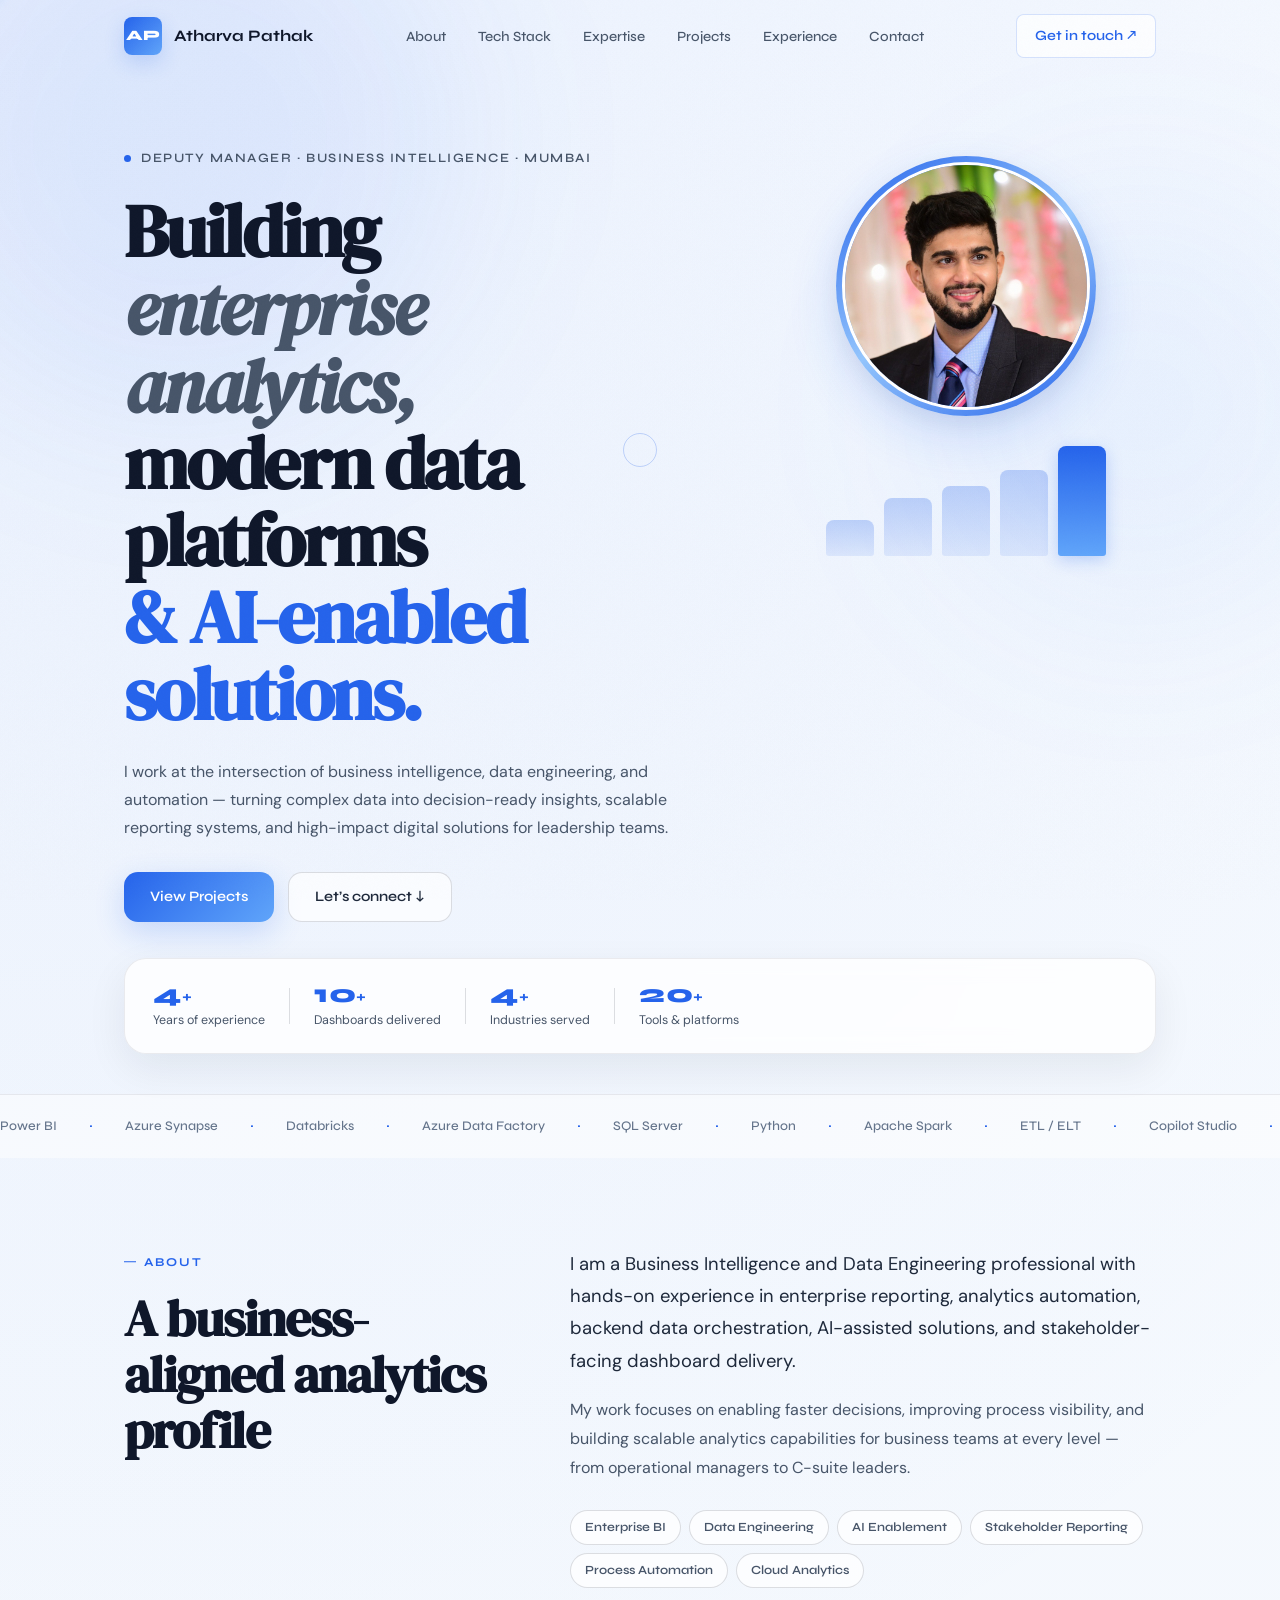
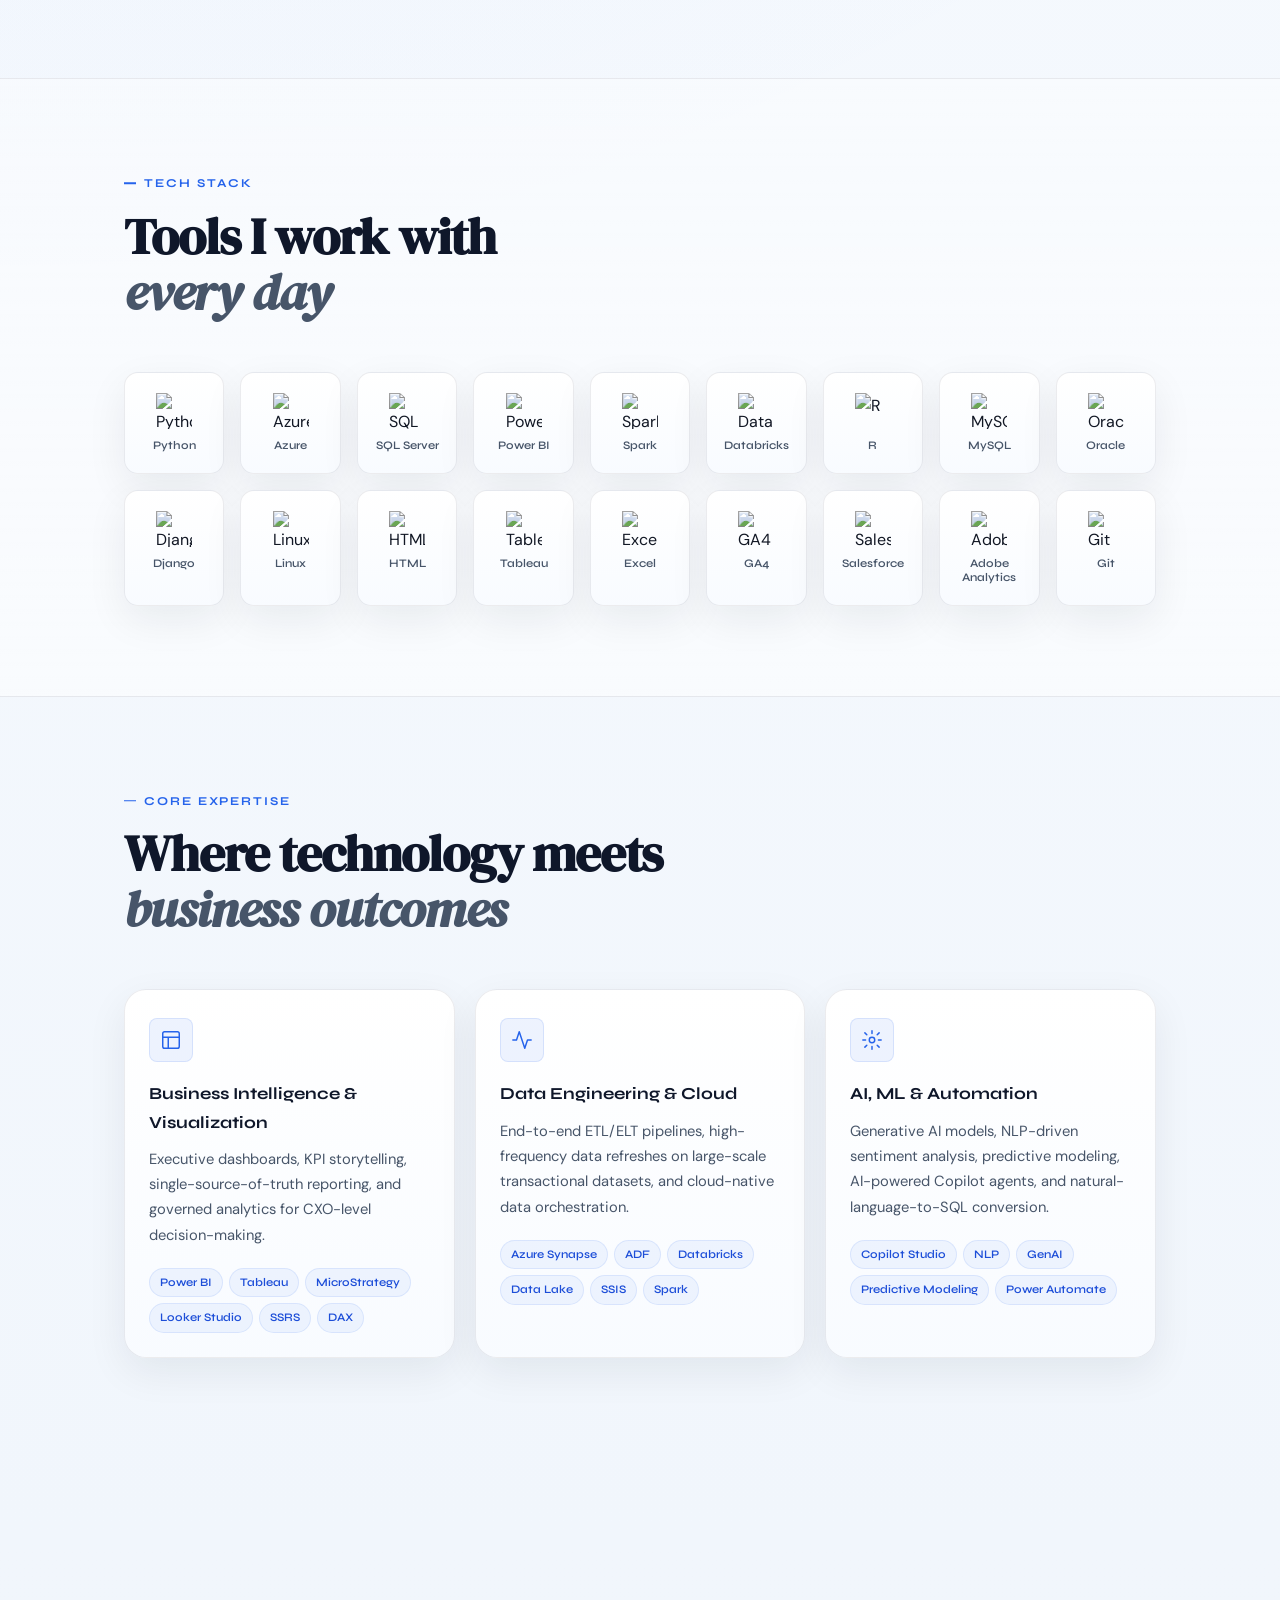
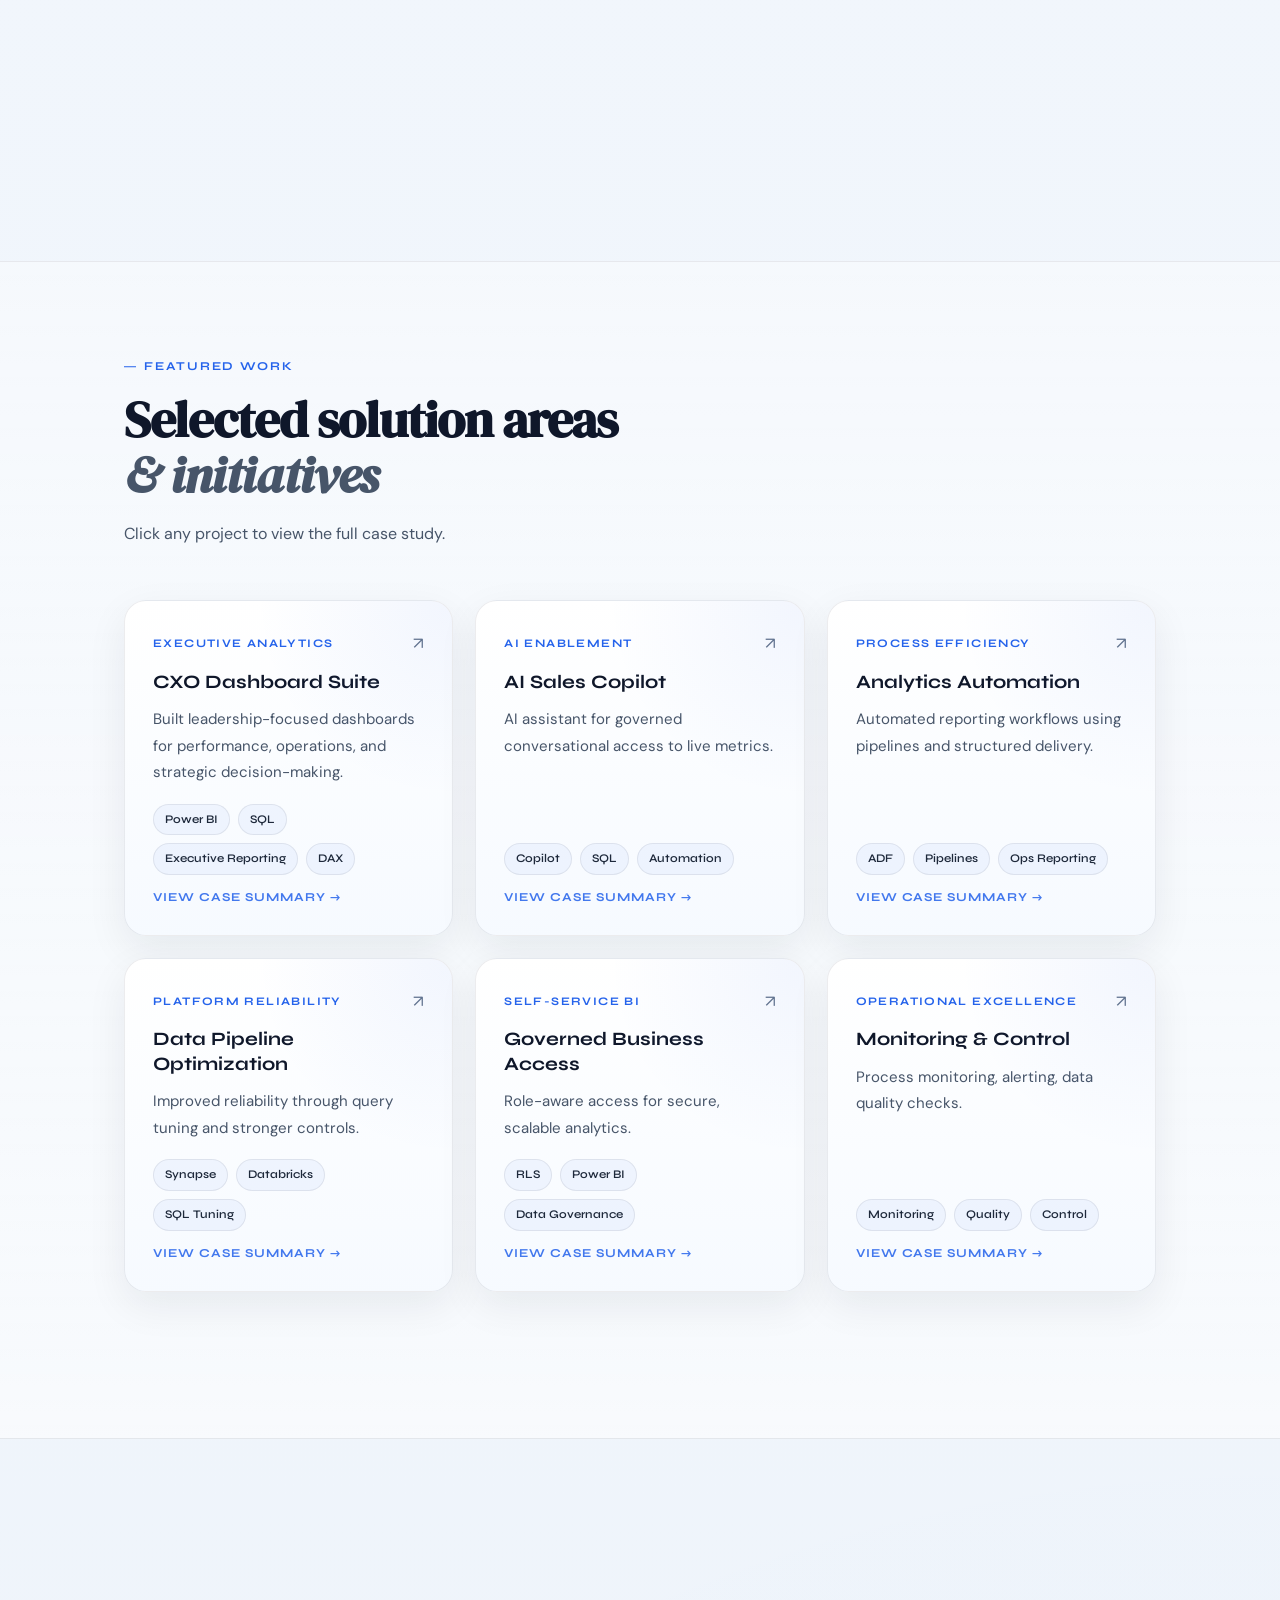
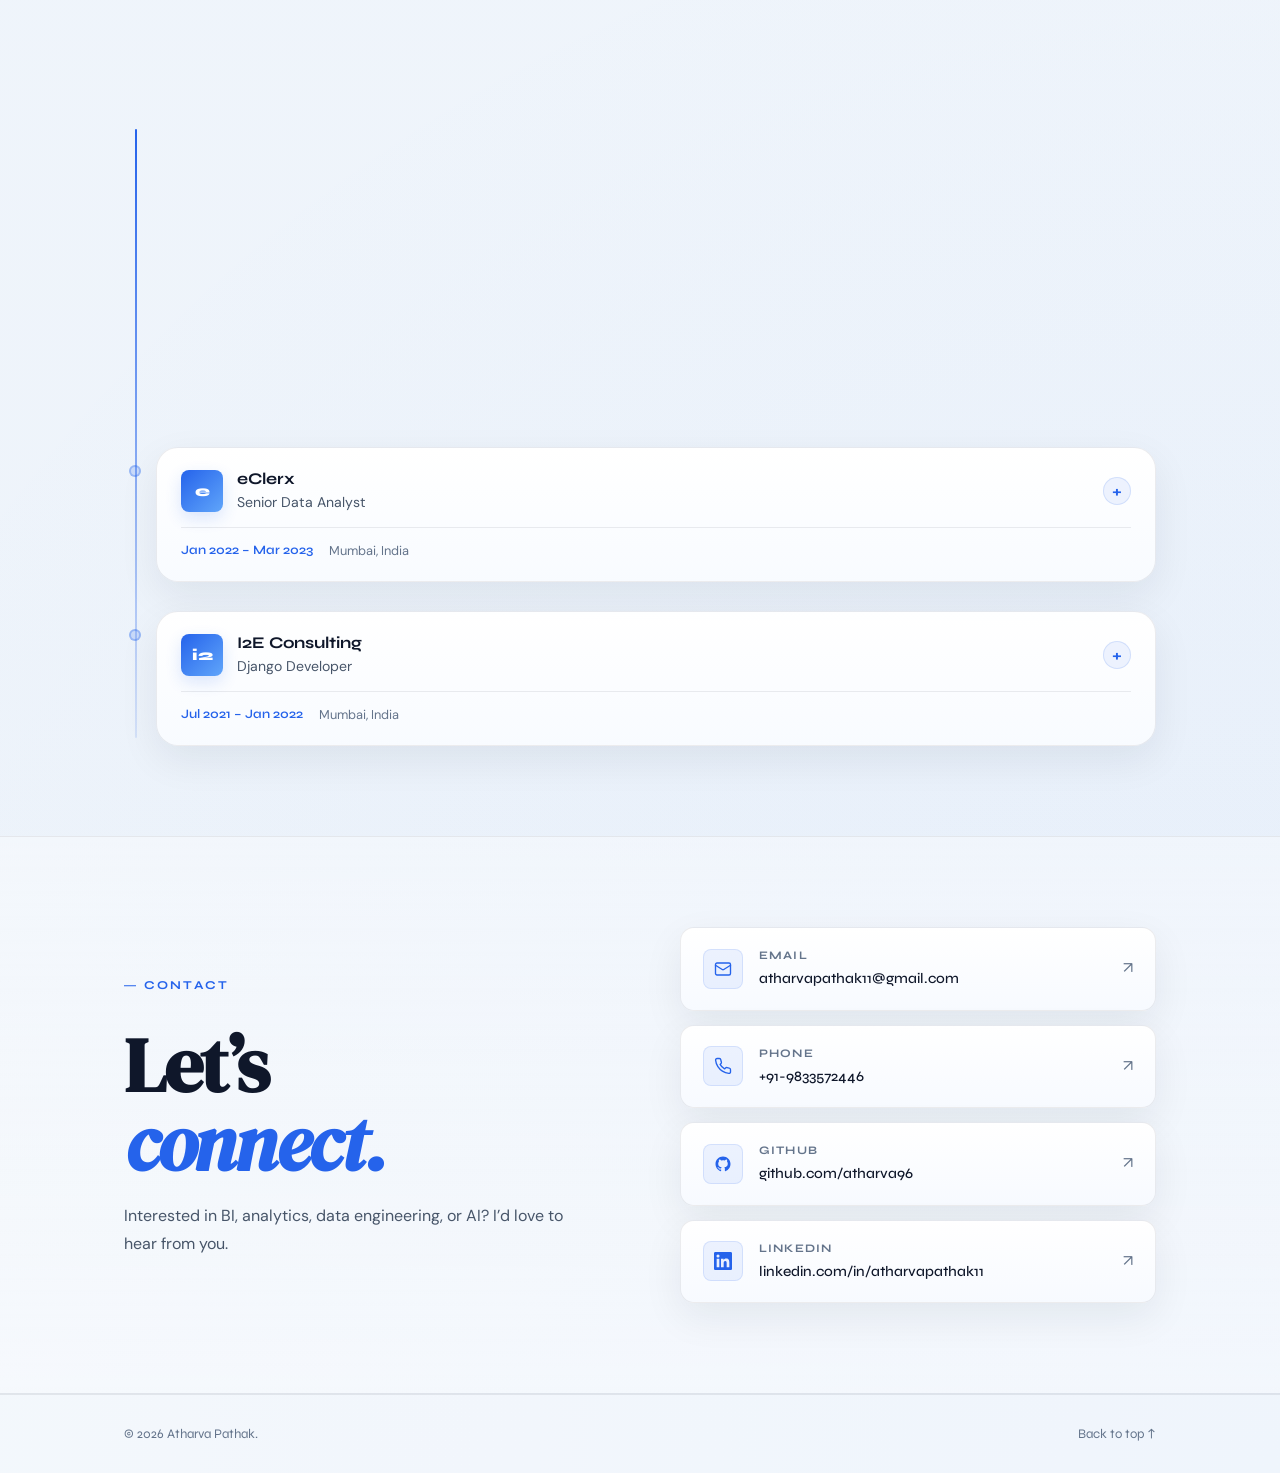
==== commit 927234dc: "Add AI chatbot" ====
--- a/index.html
+++ b/index.html
@@ -104,9 +104,9 @@
       <a href="project-cxo.html" class="project-card project-featured reveal" style="--delay:.04s"><div class="project-top"><span class="project-label">Executive Analytics</span><span class="project-arrow">&#8599;</span></div><h3>CXO Dashboard Suite</h3><p>Built leadership-focused dashboards for performance, operations, and strategic decision-making.</p><div class="project-chips"><span>Power BI</span><span>SQL</span><span>Executive Reporting</span><span>DAX</span></div><span class="project-cta">View case summary &rarr;</span></a>
       <a href="project-copilot.html" class="project-card reveal" style="--delay:.1s"><div class="project-top"><span class="project-label">AI Enablement</span><span class="project-arrow">&#8599;</span></div><h3>AI Sales Copilot</h3><p>AI assistant for governed conversational access to live metrics.</p><div class="project-chips"><span>Copilot</span><span>SQL</span><span>Automation</span></div><span class="project-cta">View case summary &rarr;</span></a>
       <a href="project-automation.html" class="project-card reveal" style="--delay:.14s"><div class="project-top"><span class="project-label">Process Efficiency</span><span class="project-arrow">&#8599;</span></div><h3>Analytics Automation</h3><p>Automated reporting workflows using pipelines and structured delivery.</p><div class="project-chips"><span>ADF</span><span>Pipelines</span><span>Ops Reporting</span></div><span class="project-cta">View case summary &rarr;</span></a>
-      <a href="project-genai.html" class="project-card reveal" style="--delay:.18s"><div class="project-top"><span class="project-label">AI &amp; Machine Learning</span><span class="project-arrow">&#8599;</span></div><h3>GenAI &amp; NLP Engine</h3><p>Built Generative AI models including Speech-to-Text, sentiment analysis, and course recommendation — achieving 25% reduction in processing time.</p><div class="project-chips"><span>NLP</span><span>GenAI</span><span>Python</span><span>Sentiment Analysis</span></div><span class="project-cta">View case summary &rarr;</span></a>
-      <a href="project-retention.html" class="project-card reveal" style="--delay:.22s"><div class="project-top"><span class="project-label">Customer Analytics</span><span class="project-arrow">&#8599;</span></div><h3>Customer Analytics &amp; Retention</h3><p>Python-based customer behavior analysis driving 10% retention improvement and 15% reduction in acquisition costs across brand campaigns.</p><div class="project-chips"><span>Python</span><span>MicroStrategy</span><span>Excel</span><span>KPI Monitoring</span></div><span class="project-cta">View case summary &rarr;</span></a>
-      <a href="project-intelligence.html" class="project-card reveal" style="--delay:.26s"><div class="project-top"><span class="project-label">Strategic Analytics</span><span class="project-arrow">&#8599;</span></div><h3>Product Intelligence Platform</h3><p>Competitive intelligence through web scraping, market research, and course rating models — driving 15% increase in product innovation.</p><div class="project-chips"><span>Web Scraping</span><span>Power BI</span><span>Excel</span><span>Market Research</span></div><span class="project-cta">View case summary &rarr;</span></a>
+      <a href="project-pipeline.html" class="project-card reveal" style="--delay:.18s"><div class="project-top"><span class="project-label">Platform Reliability</span><span class="project-arrow">&#8599;</span></div><h3>Data Pipeline Optimization</h3><p>Improved reliability through query tuning and stronger controls.</p><div class="project-chips"><span>Synapse</span><span>Databricks</span><span>SQL Tuning</span></div><span class="project-cta">View case summary &rarr;</span></a>
+      <a href="project-rls.html" class="project-card reveal" style="--delay:.22s"><div class="project-top"><span class="project-label">Self-Service BI</span><span class="project-arrow">&#8599;</span></div><h3>Governed Business Access</h3><p>Role-aware access for secure, scalable analytics.</p><div class="project-chips"><span>RLS</span><span>Power BI</span><span>Data Governance</span></div><span class="project-cta">View case summary &rarr;</span></a>
+      <a href="project-monitoring.html" class="project-card reveal" style="--delay:.26s"><div class="project-top"><span class="project-label">Operational Excellence</span><span class="project-arrow">&#8599;</span></div><h3>Monitoring &amp; Control</h3><p>Process monitoring, alerting, data quality checks.</p><div class="project-chips"><span>Monitoring</span><span>Quality</span><span>Control</span></div><span class="project-cta">View case summary &rarr;</span></a>
     </div>
         </div></div></section>
 
@@ -245,5 +245,10 @@
     /* ═══ NOKIA LUMIA 3D TILE FLIP ═══ */
     (function(){var tl=document.getElementById("timeline");if(!tl)return;var items=[].slice.call(tl.querySelectorAll(".tl-item"));var STAGGER=80,busy=false;items.forEach(function(item){item.querySelector(".tl-card").addEventListener("click",function(){if(busy)return;busy=true;var isOpen=item.classList.contains("tl-open");var others=items.filter(function(o){return o!==item});if(isOpen){item.classList.remove("tl-open");others.forEach(function(o){o.classList.remove("flip-hidden");o.style.position="";o.style.left="";o.style.visibility=""});requestAnimationFrame(function(){requestAnimationFrame(function(){others.forEach(function(o,i){o.style.transitionDelay=(i*STAGGER)+"ms";o.classList.remove("flip-away");o.classList.remove("flip-away-rev")});var last=others[others.length-1];var done=function(e){if(e.propertyName!=="transform")return;last.removeEventListener("transitionend",done);others.forEach(function(o){o.style.transitionDelay=""});busy=false};last.addEventListener("transitionend",done);setTimeout(function(){busy=false},800)})});}else{item.classList.add("tl-open");others.forEach(function(o,i){o.style.transitionDelay=(i*STAGGER)+"ms";o.classList.add(i%2===0?"flip-away":"flip-away-rev")});var last=others[others.length-1];var done=function(e){if(e.propertyName!=="transform")return;last.removeEventListener("transitionend",done);others.forEach(function(o){o.style.transitionDelay="";o.classList.add("flip-hidden")});busy=false};last.addEventListener("transitionend",done);setTimeout(function(){others.forEach(function(o){o.style.transitionDelay="";if(!o.classList.contains("flip-hidden"))o.classList.add("flip-hidden")});busy=false},800);}})})})();
   </script>
+
+  <!-- Ask Atharva's AI Chatbot -->
+  <script>
+  (function(){if(!window.chatbase||window.chatbase("getState")!=="initialized"){window.chatbase=(...arguments)=>{if(!window.chatbase.q){window.chatbase.q=[]}window.chatbase.q.push(arguments)};window.chatbase=new Proxy(window.chatbase,{get(target,prop){if(prop==="q"){return target.q}return(...args)=>target(prop,...args)}})}const onLoad=function(){const script=document.createElement("script");script.src="https://www.chatbase.co/embed.min.js";script.id="eTH5RxEZET5itESM37dLK";script.domain="www.chatbase.co";document.body.appendChild(script)};if(document.readyState==="complete"){onLoad()}else{window.addEventListener("load",onLoad)}})();
+  </script>
 </body>
 </html>
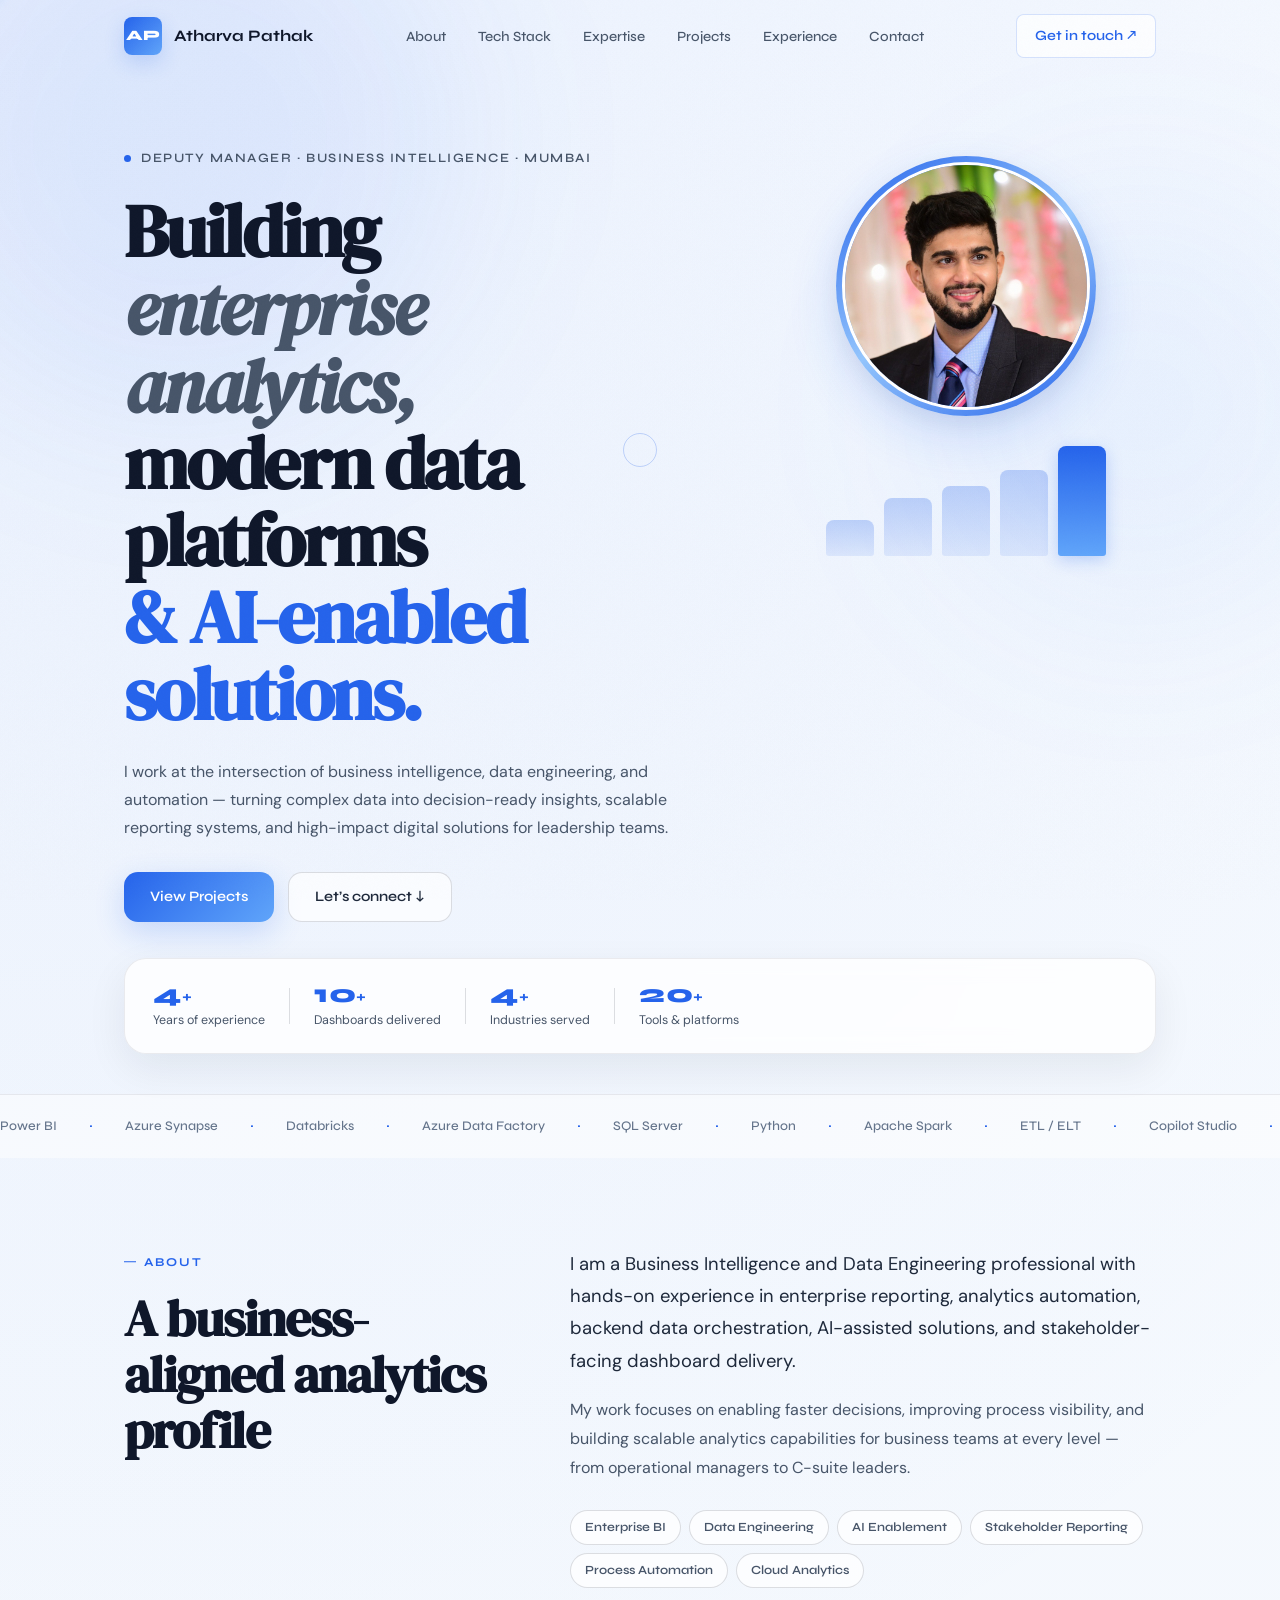
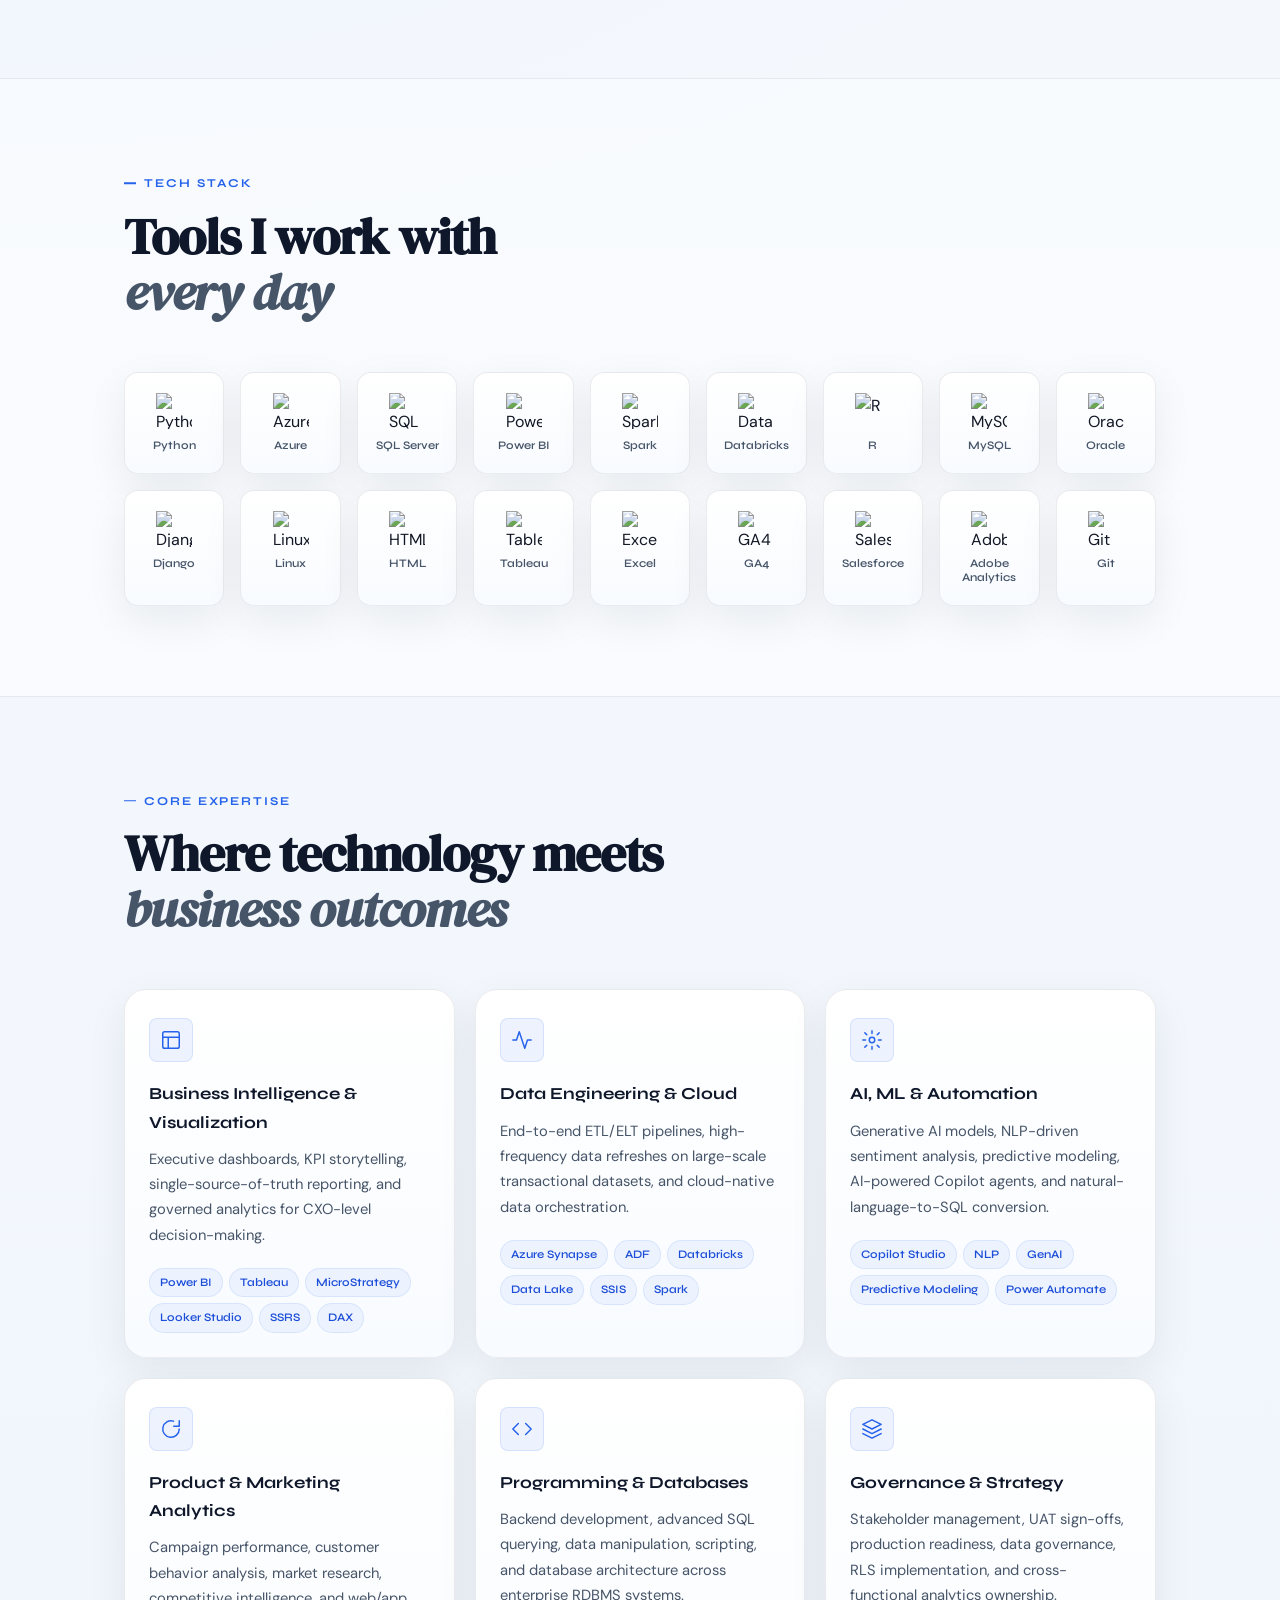
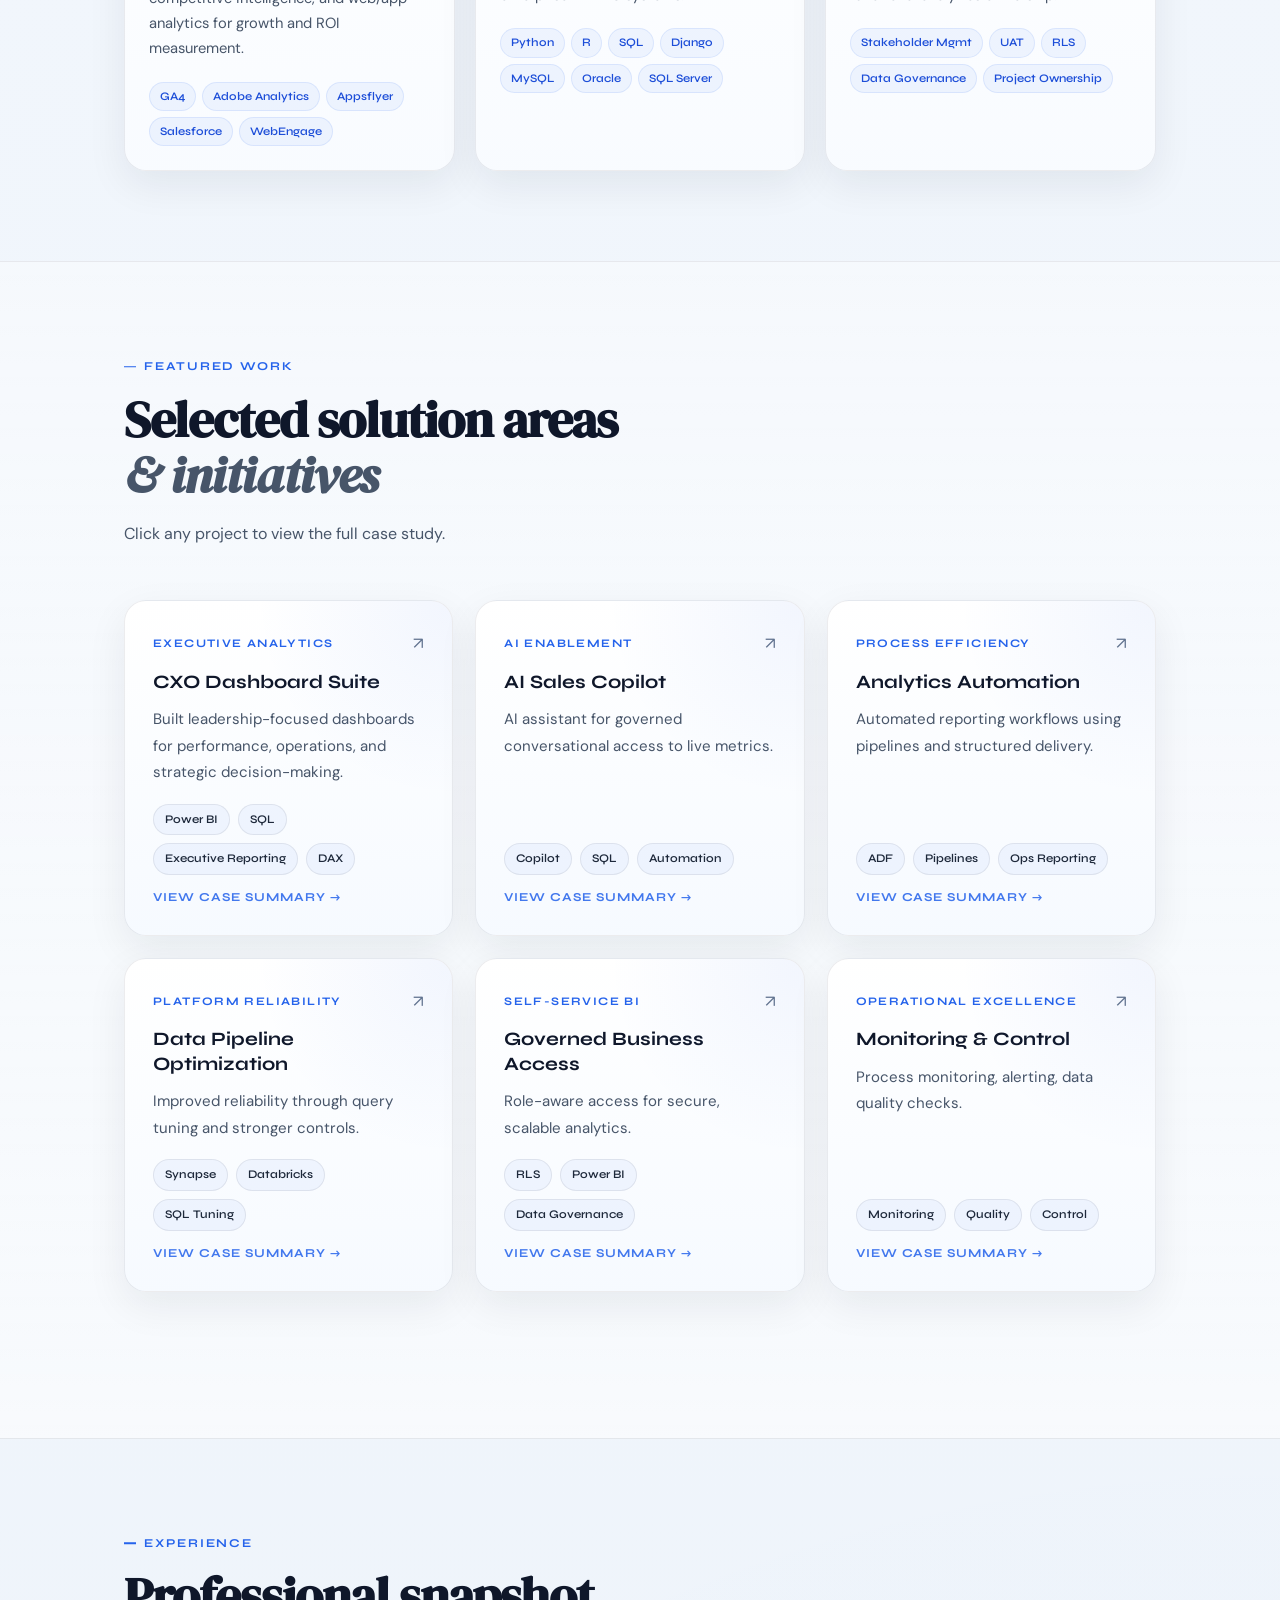
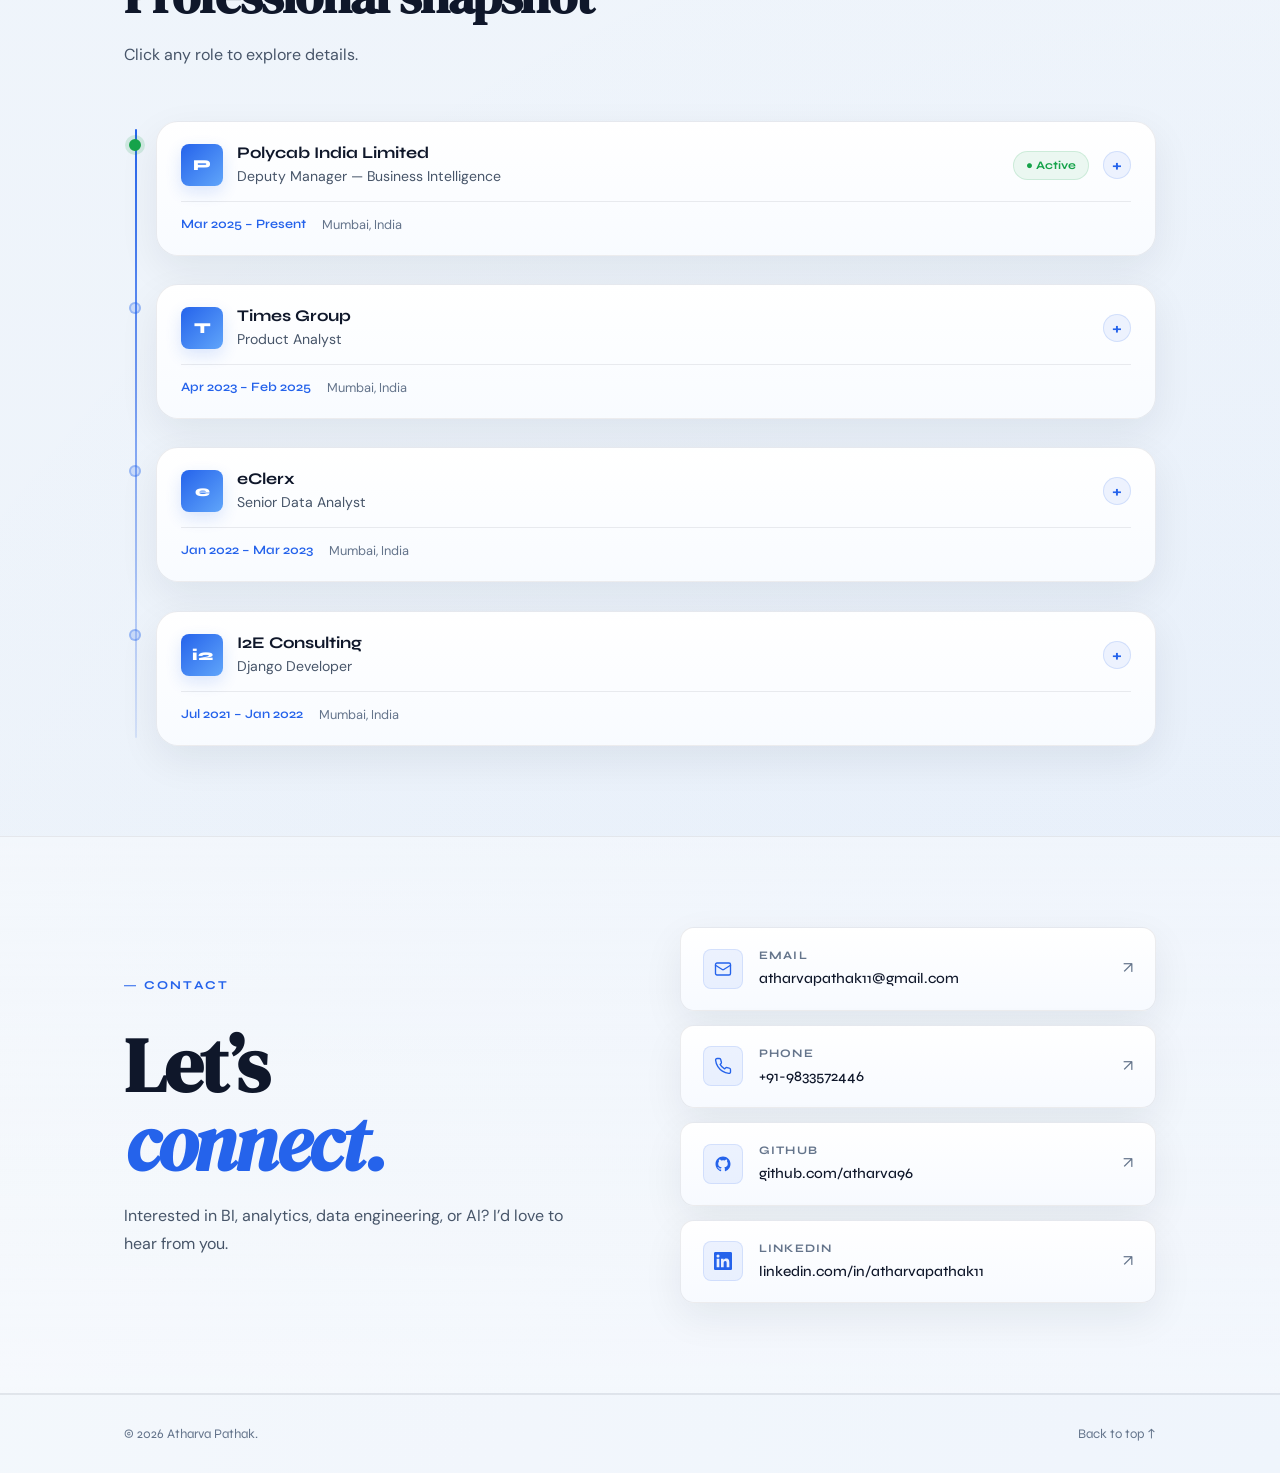
==== commit 6082d903: "Add AI chatbot" ====
--- a/index.html
+++ b/index.html
@@ -248,7 +248,15 @@
 
   <!-- Ask Atharva's AI Chatbot -->
   <script>
-  (function(){if(!window.chatbase||window.chatbase("getState")!=="initialized"){window.chatbase=(...arguments)=>{if(!window.chatbase.q){window.chatbase.q=[]}window.chatbase.q.push(arguments)};window.chatbase=new Proxy(window.chatbase,{get(target,prop){if(prop==="q"){return target.q}return(...args)=>target(prop,...args)}})}const onLoad=function(){const script=document.createElement("script");script.src="https://www.chatbase.co/embed.min.js";script.id="eTH5RxEZET5itESM37dLK";script.domain="www.chatbase.co";document.body.appendChild(script)};if(document.readyState==="complete"){onLoad()}else{window.addEventListener("load",onLoad)}})();
+    window.chatbaseConfig = {
+      chatbotId: "eTH5RxEZET5itESM37dLK",
+    };
+  </script>
+  <script
+    src="https://www.chatbase.co/embed.min.js"
+    id="eTH5RxEZET5itESM37dLK"
+    domain="www.chatbase.co"
+    defer>
   </script>
 </body>
 </html>
